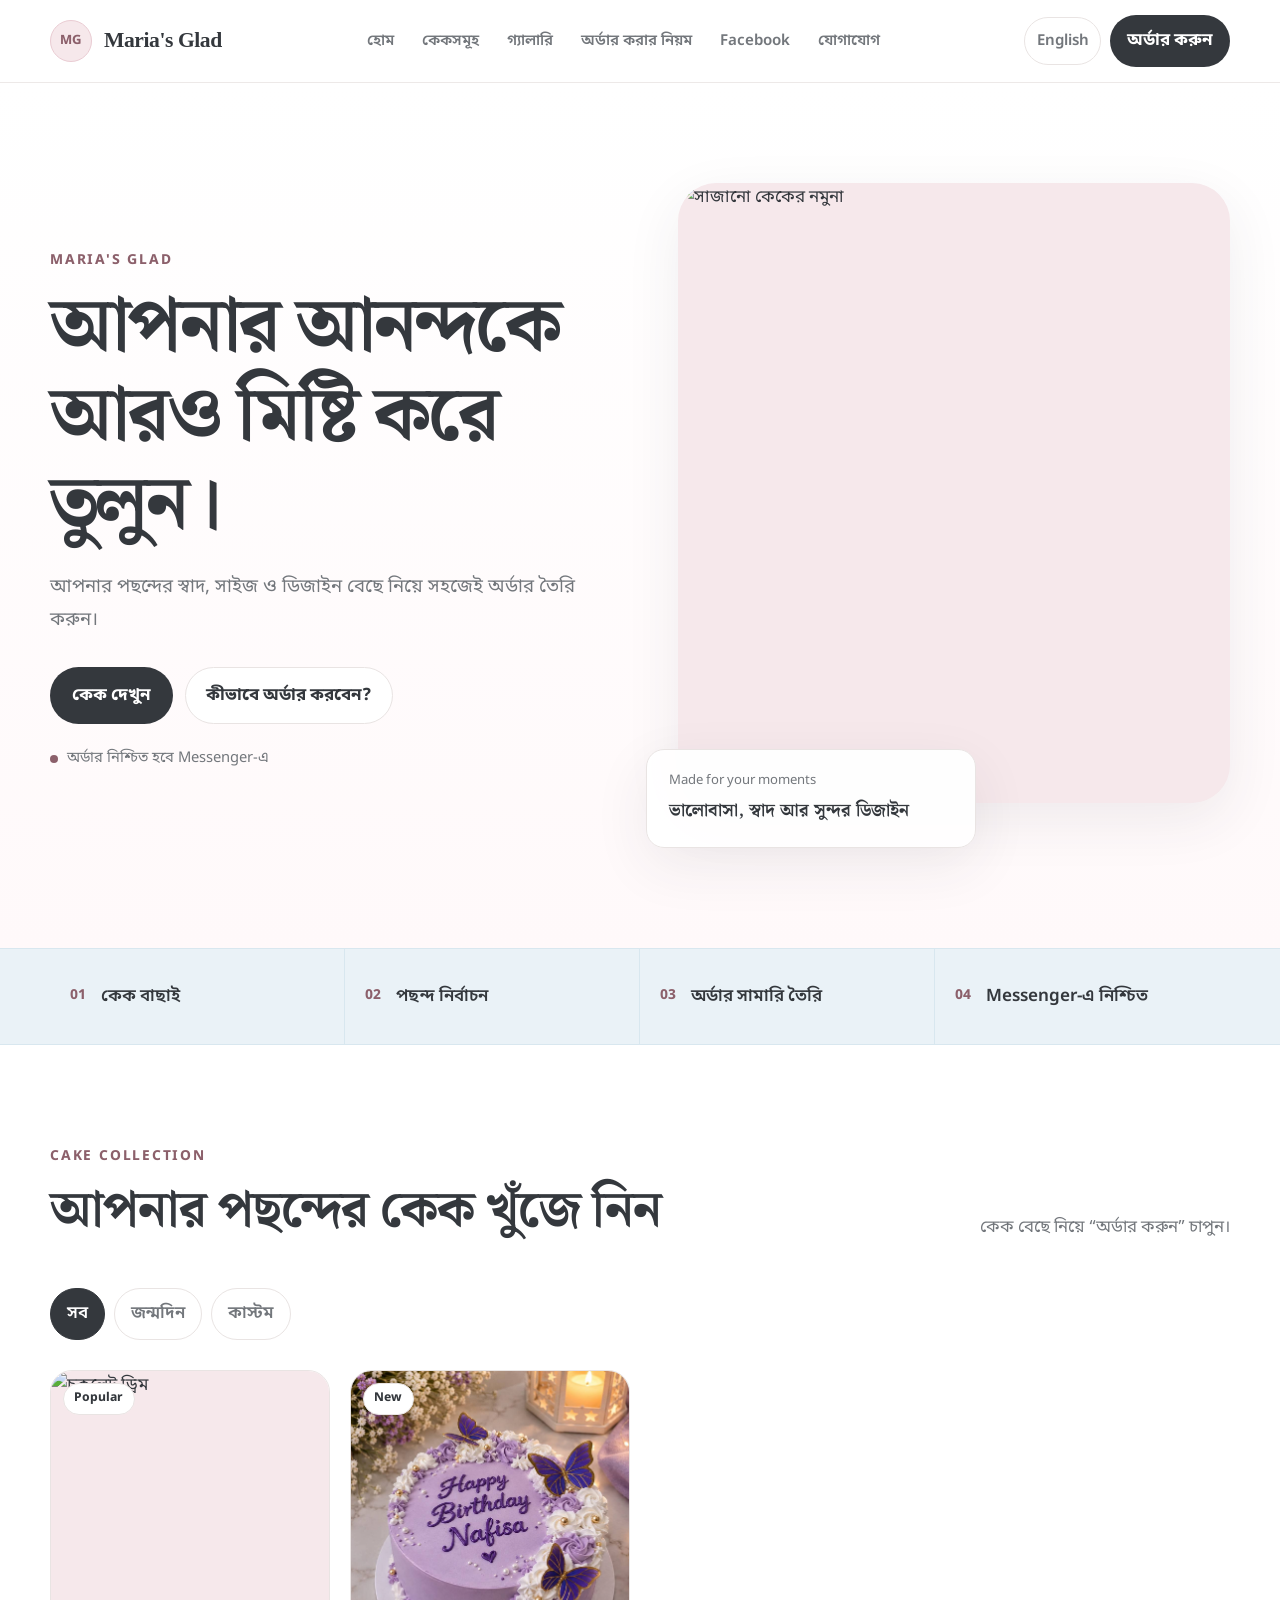
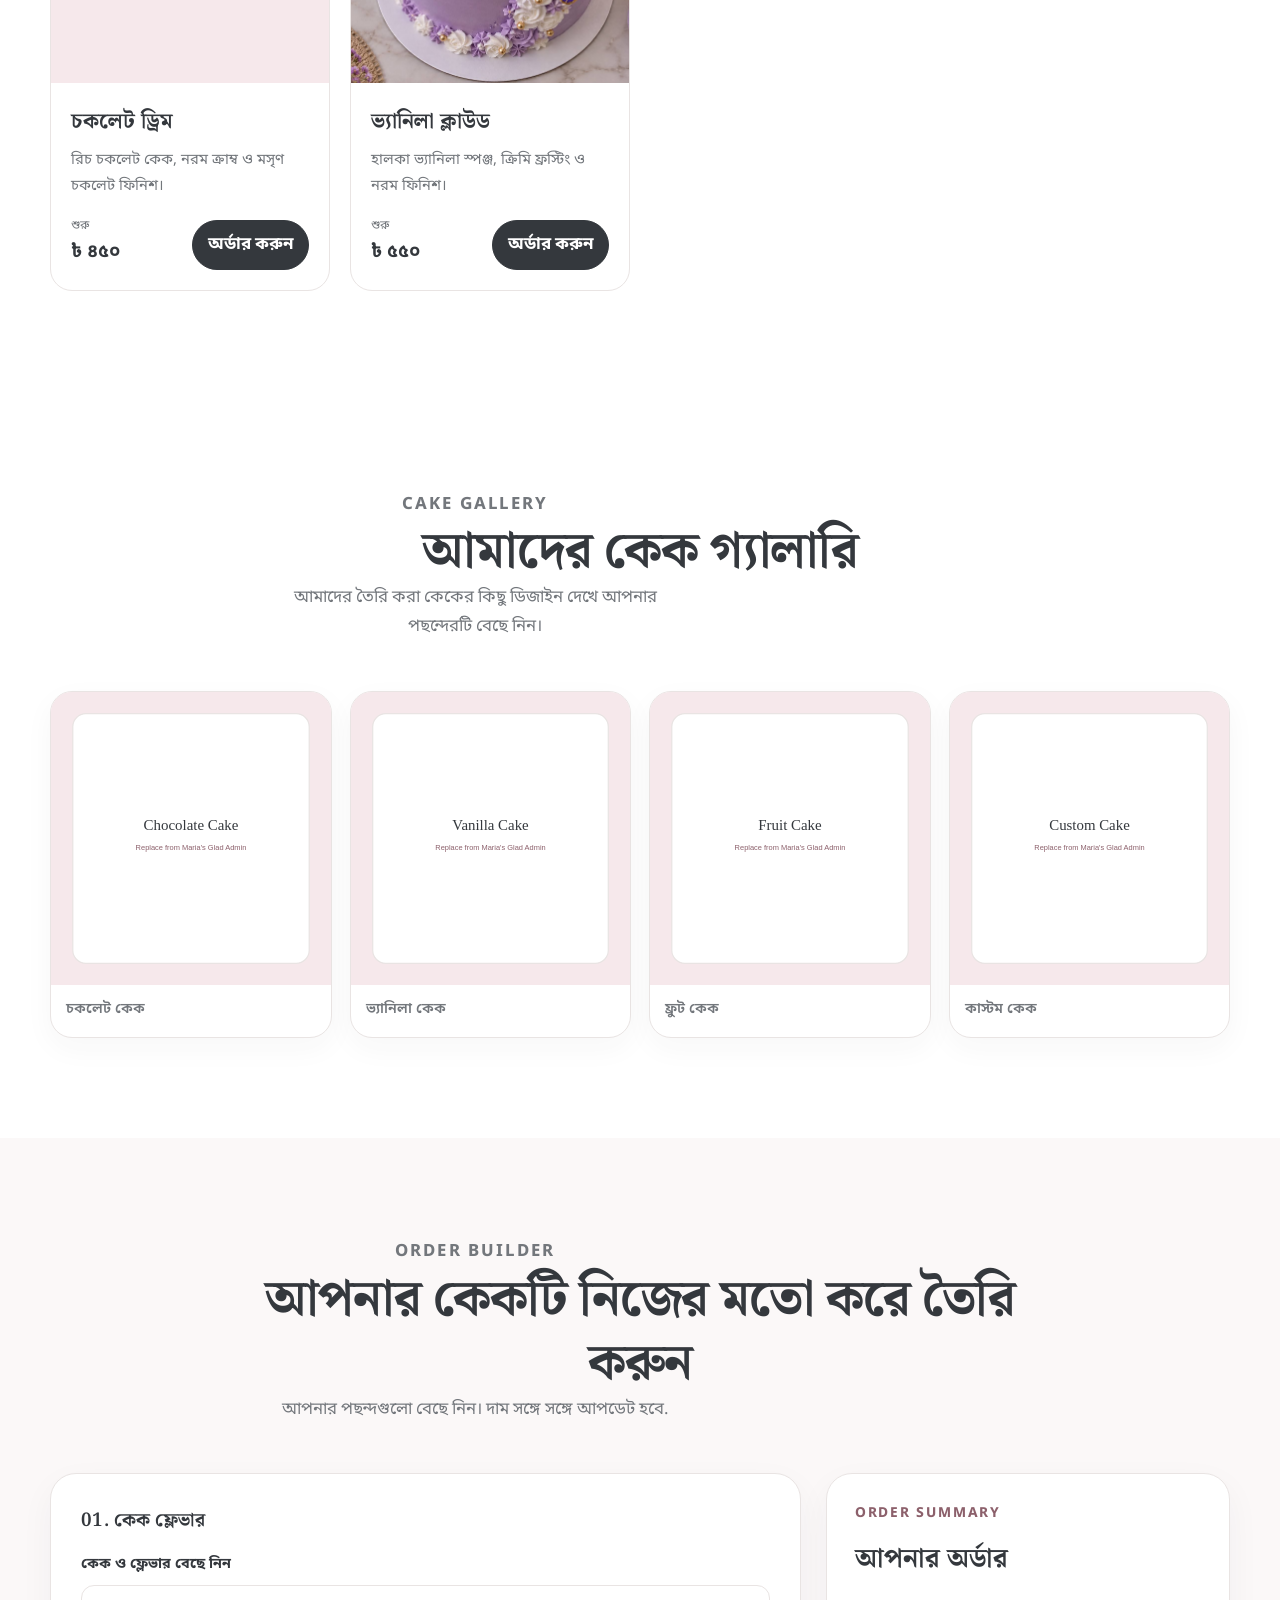
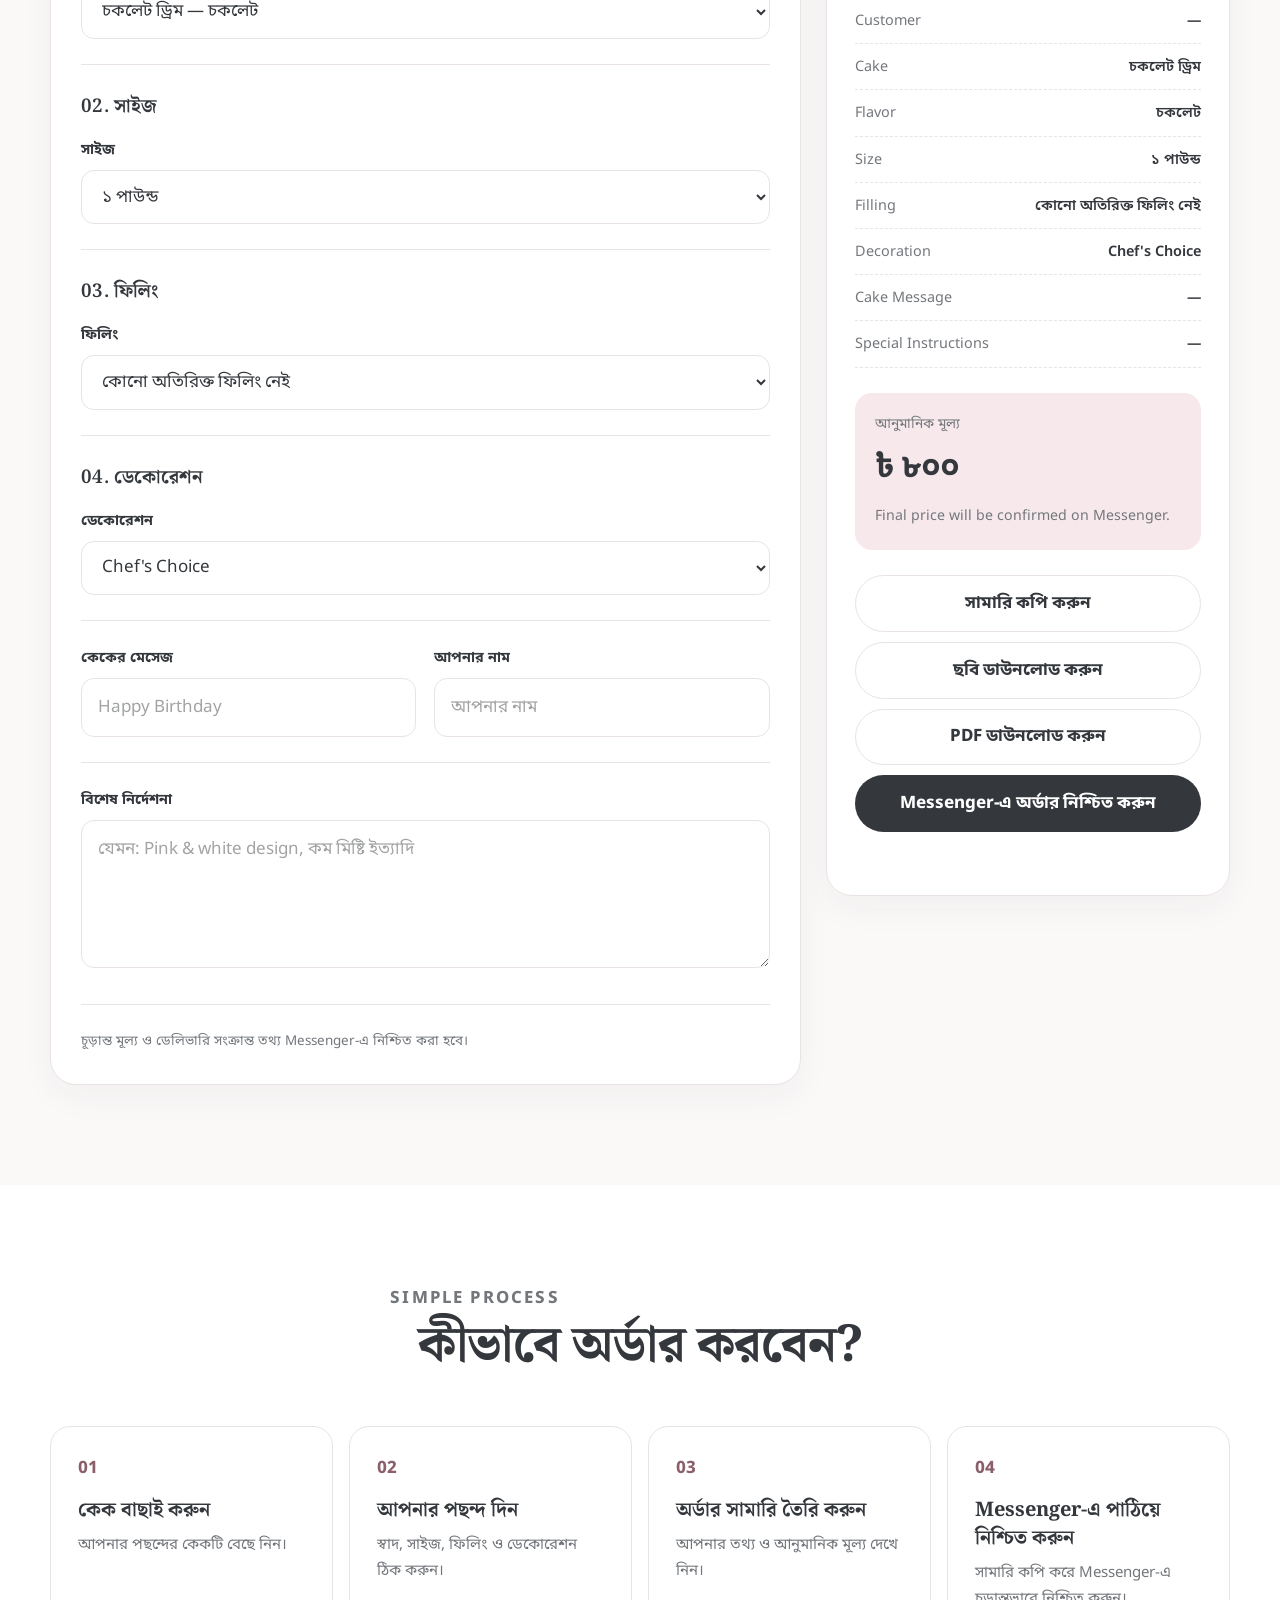
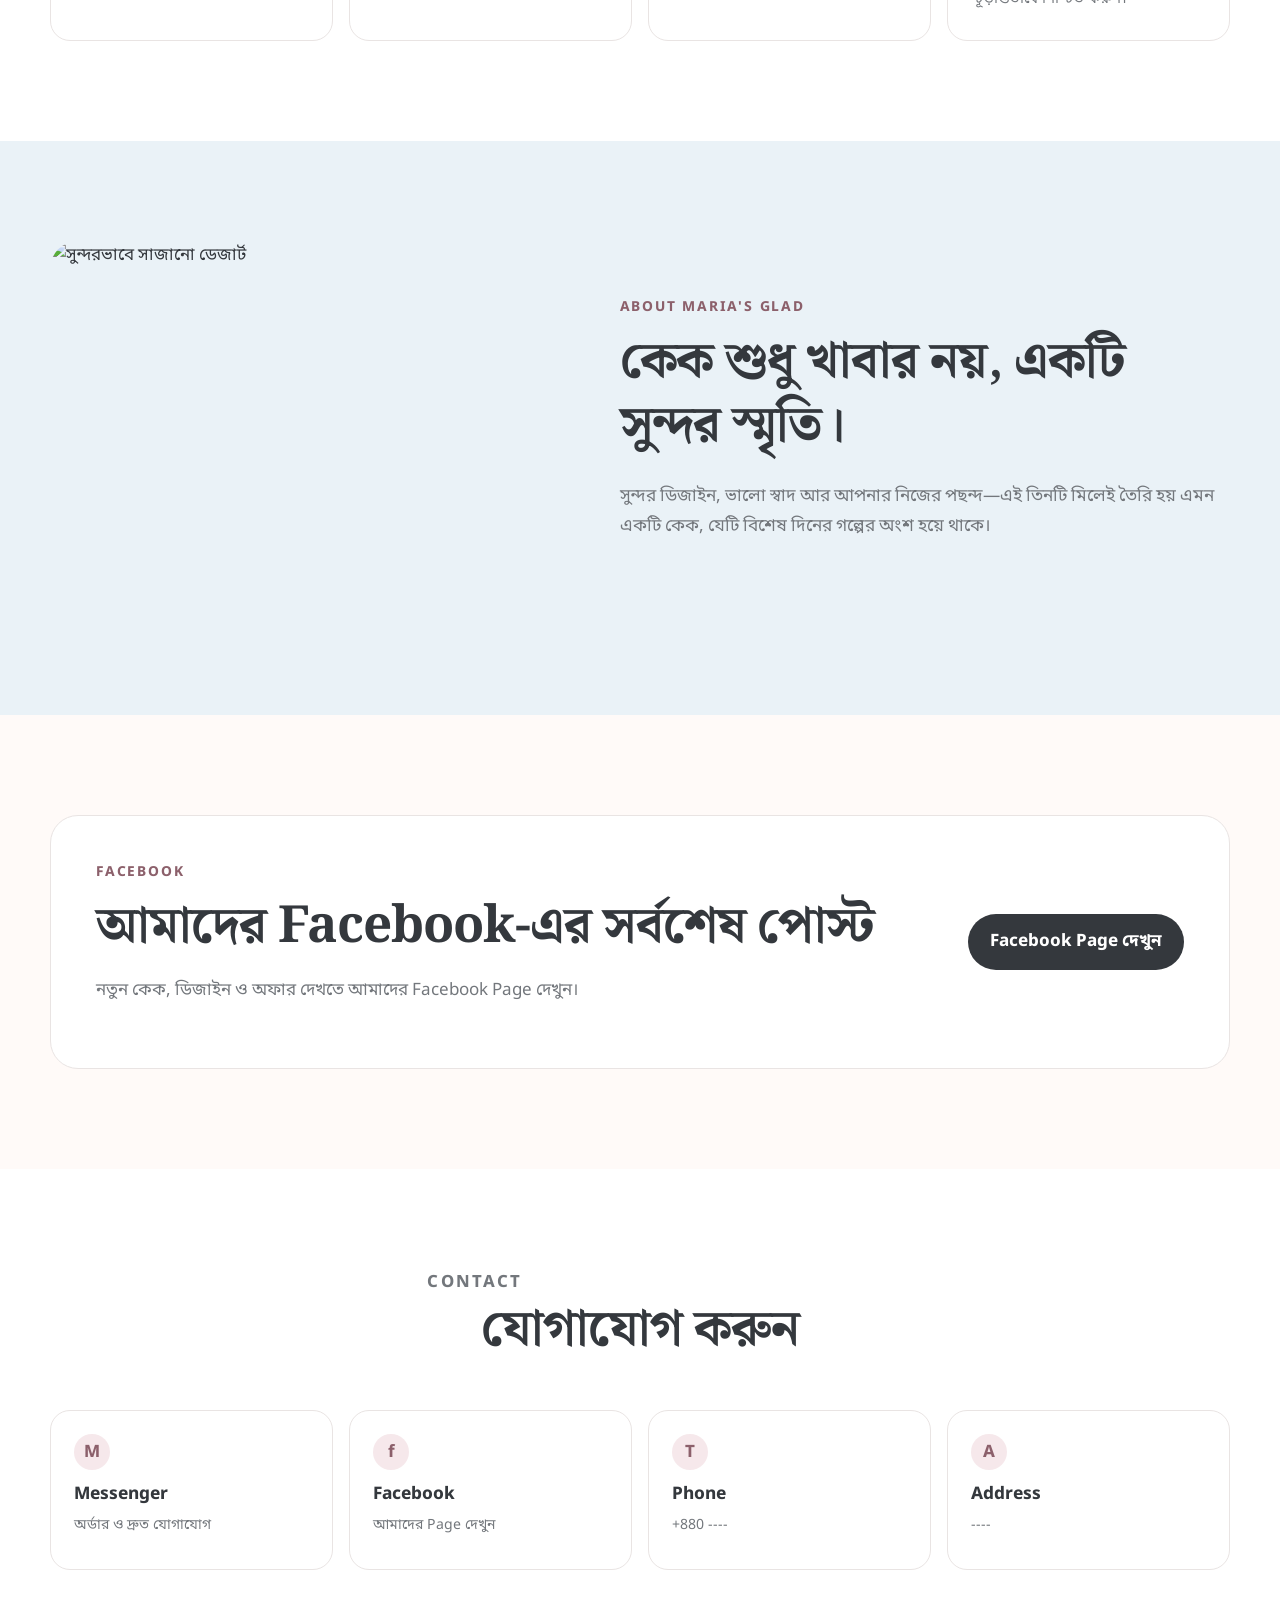
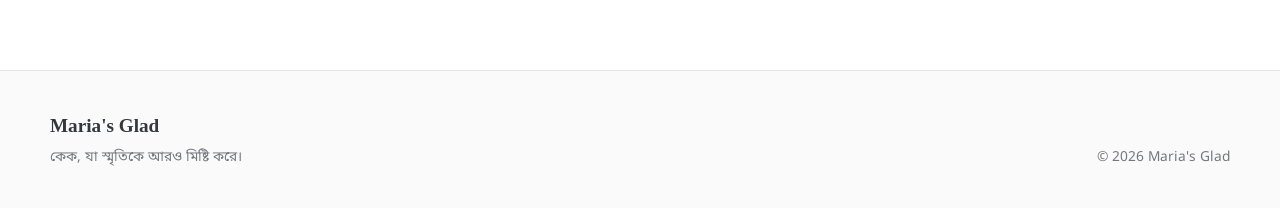
==== index.html @ d5450dca "Add files via upload" ====
<!DOCTYPE html>
<html lang="bn">
<head>
  <meta charset="UTF-8">
  <meta name="viewport" content="width=device-width, initial-scale=1.0">
  <meta name="description" content="Maria's Glad — আপনার পছন্দের স্বাদ, সাইজ ও ডিজাইনের কেক অর্ডার করুন।">
  <meta property="og:title" content="Maria's Glad">
  <meta property="og:description" content="Premium cakes made for memorable moments.">
  <meta property="og:type" content="website">
  <meta property="og:image" content="https://images.unsplash.com/photo-1578985545062-69928b1d9587?auto=format&fit=crop&w=1200&q=80">
  <meta name="theme-color" content="#f6e8eb">
  <title>Maria's Glad | কেক, যা স্মৃতিকে আরও মিষ্টি করে</title>

  <link rel="preconnect" href="https://fonts.googleapis.com">
  <link rel="preconnect" href="https://fonts.gstatic.com" crossorigin>
  <link href="https://fonts.googleapis.com/css2?family=Noto+Sans+Bengali:wght@400;500;600;700&family=Noto+Serif+Bengali:wght@500;600;700&display=swap" rel="stylesheet">
  <link rel="stylesheet" href="styles.css">
</head>
<body>
  <a class="skip-link" href="#main-content">মূল কনটেন্টে যান</a>

  <header class="site-header" id="site-header">
    <div class="container nav-wrap">
      <a class="brand" href="#home" aria-label="Maria's Glad home">
        <span class="brand-mark">MG</span>
        <span class="brand-name">Maria's Glad</span>
      </a>

      <nav class="site-nav" id="site-nav" aria-label="প্রধান নেভিগেশন">
        <a href="#home" data-i18n="nav.home">হোম</a>
        <a href="#cakes" data-i18n="nav.cakes">কেকসমূহ</a>
        <a href="#gallery" data-i18n="nav.gallery">গ্যালারি</a>
        <a href="#how-to-order" data-i18n="nav.howToOrder">অর্ডার করার নিয়ম</a>
        <a href="#facebook" data-i18n="nav.facebook">Facebook</a>
        <a href="#contact" data-i18n="nav.contact">যোগাযোগ</a>
      </nav>

      <div class="header-actions">
        <button class="language-btn" id="language-toggle" type="button">English</button>
        <a class="nav-order-btn" href="#order-builder" data-i18n="nav.orderNow">অর্ডার করুন</a>
        <button class="menu-toggle" id="menu-toggle" type="button" aria-label="মেনু খুলুন" aria-expanded="false" aria-controls="site-nav">
          <span></span><span></span><span></span>
        </button>
      </div>
    </div>
  </header>

  <main id="main-content">
    <section class="hero section" id="home">
      <div class="container hero-grid">
        <div class="hero-copy reveal">
          <p class="eyebrow" data-i18n="hero.eyebrow">Maria's Glad</p>
          <h1 data-i18n="hero.title">আপনার আনন্দকে আরও মিষ্টি করে তুলুন।</h1>
          <p class="hero-text" data-i18n="hero.text">আপনার পছন্দের স্বাদ, সাইজ ও ডিজাইন বেছে নিয়ে সহজেই অর্ডার তৈরি করুন।</p>
          <div class="hero-actions">
            <a class="btn btn-primary" href="#cakes" data-i18n="hero.browse">কেক দেখুন</a>
            <a class="btn btn-secondary" href="#how-to-order" data-i18n="hero.how">কীভাবে অর্ডার করবেন?</a>
          </div>
          <div class="hero-note">
            <span class="dot"></span>
            <span data-i18n="hero.note">অর্ডার নিশ্চিত হবে Messenger-এ</span>
          </div>
        </div>

        <div class="hero-visual reveal">
          <div class="hero-image-frame">
            <img src="https://images.unsplash.com/photo-1578985545062-69928b1d9587?auto=format&fit=crop&w=1100&q=85"
                 alt="সাজানো কেকের নমুনা" fetchpriority="high">
          </div>
          <div class="floating-card">
            <span class="floating-label" data-i18n="hero.cardLabel">Made for your moments</span>
            <strong data-i18n="hero.cardTitle">ভালোবাসা, স্বাদ আর সুন্দর ডিজাইন</strong>
          </div>
        </div>
      </div>
    </section>

    <section class="process-strip">
      <div class="container process-grid">
        <div class="process-item"><span>01</span><p data-i18n="process.1">কেক বাছাই</p></div>
        <div class="process-item"><span>02</span><p data-i18n="process.2">পছন্দ নির্বাচন</p></div>
        <div class="process-item"><span>03</span><p data-i18n="process.3">অর্ডার সামারি তৈরি</p></div>
        <div class="process-item"><span>04</span><p data-i18n="process.4">Messenger-এ নিশ্চিত</p></div>
      </div>
    </section>

    <section class="section cakes-section" id="cakes">
      <div class="container">
        <div class="section-heading reveal">
          <div>
            <p class="eyebrow" data-i18n="cakes.eyebrow">Cake Collection</p>
            <h2 data-i18n="cakes.title">আপনার পছন্দের কেক খুঁজে নিন</h2>
          </div>
          <p data-i18n="cakes.subtitle">কেক বেছে নিয়ে “অর্ডার করুন” চাপুন।</p>
        </div>

        <div class="filter-row" id="category-filters" aria-label="কেকের ক্যাটাগরি">
          <button class="filter-btn active" type="button" data-category="all" data-i18n="filters.all">সব</button>
          <button class="filter-btn" type="button" data-category="birthday" data-i18n="filters.birthday">জন্মদিন</button>
          <button class="filter-btn" type="button" data-category="custom" data-i18n="filters.custom">কাস্টম</button>
        </div>

        <div class="products-grid" id="products-grid" aria-live="polite">
          <div class="loading-state" data-i18n="common.loading">কেক লোড হচ্ছে...</div>
        </div>
      </div>
    </section>


    <section class="section gallery-section" id="gallery">
      <div class="container">
        <div class="section-heading centered reveal">
          <p class="eyebrow" data-i18n="gallery.eyebrow">Cake Gallery</p>
          <h2 data-i18n="gallery.title">আমাদের কেক গ্যালারি</h2>
          <p data-i18n="gallery.subtitle">আমাদের তৈরি করা কেকের কিছু ডিজাইন দেখে আপনার পছন্দেরটি বেছে নিন।</p>
        </div>
        <div class="gallery-grid" id="gallery-grid" aria-live="polite">
          <div class="loading-state" data-i18n="common.loading">কেক লোড হচ্ছে...</div>
        </div>
      </div>
    </section>

    <section class="section order-section" id="order-builder">
      <div class="container">
        <div class="section-heading centered reveal">
          <p class="eyebrow" data-i18n="order.eyebrow">Order Builder</p>
          <h2 data-i18n="order.title">আপনার কেকটি নিজের মতো করে তৈরি করুন</h2>
          <p data-i18n="order.subtitle">আপনার পছন্দগুলো বেছে নিন। দাম সঙ্গে সঙ্গে আপডেট হবে।</p>
        </div>

        <div class="order-layout">
          <form class="order-form card reveal" id="order-form">
            <div class="form-section">
              <h3>01. <span data-i18n="order.cakeFlavor">কেক ফ্লেভার</span></h3>
              <label for="cake-flavor-select" data-i18n="form.cakeFlavorLabel">কেক ও ফ্লেভার বেছে নিন</label>
              <select id="cake-flavor-select" name="cakeFlavor" required></select>
            </div>

            <div class="form-section">
              <h3>02. <span data-i18n="order.size">সাইজ</span></h3>
              <label for="size-select" data-i18n="form.sizeLabel">সাইজ</label>
              <select id="size-select" name="size" required></select>
            </div>

            <div class="form-section">
              <h3>03. <span data-i18n="order.filling">ফিলিং</span></h3>
              <label for="filling-select" data-i18n="form.fillingLabel">ফিলিং</label>
              <select id="filling-select" name="filling" required></select>
            </div>

            <div class="form-section">
              <h3>04. <span data-i18n="order.decoration">ডেকোরেশন</span></h3>
              <label for="decoration-select" data-i18n="form.decorationLabel">ডেকোরেশন</label>
              <select id="decoration-select" name="decoration" required></select>
            </div>

            <div class="form-section form-grid">
              <div>
                <label for="cake-message" data-i18n="form.message">কেকের মেসেজ</label>
                <input id="cake-message" name="message" type="text" placeholder="Happy Birthday">
              </div>
              <div>
                <label for="customer-name" data-i18n="form.name">আপনার নাম</label>
                <input id="customer-name" name="customerName" type="text" placeholder="আপনার নাম">
              </div>
            </div>

            <div class="form-section">
              <label for="special-instructions" data-i18n="form.instructions">বিশেষ নির্দেশনা</label>
              <textarea id="special-instructions" name="instructions" rows="4" placeholder="যেমন: Pink & white design, কম মিষ্টি ইত্যাদি"></textarea>
            </div>

            <p class="form-note" data-i18n="form.note">চূড়ান্ত মূল্য ও ডেলিভারি সংক্রান্ত তথ্য Messenger-এ নিশ্চিত করা হবে।</p>
          </form>

          <aside class="summary-card reveal" aria-live="polite">
            <div class="summary-top">
              <p class="eyebrow" data-i18n="summary.eyebrow">Order Summary</p>
              <h3 data-i18n="summary.title">আপনার অর্ডার</h3>
            </div>

            <div class="summary-list" id="summary-list"></div>

            <div class="price-box">
              <span data-i18n="summary.estimated">আনুমানিক মূল্য</span>
              <strong id="estimated-price">৳ ০</strong>
              <small data-i18n="summary.confirm">Final price will be confirmed on Messenger.</small>
            </div>

            <div class="summary-actions">
              <button class="btn btn-secondary full-width" id="copy-summary" type="button" data-i18n="summary.copy">সামারি কপি করুন</button>
              <button class="btn btn-secondary full-width" id="download-image" type="button" data-i18n="summary.image">ছবি ডাউনলোড করুন</button>
              <button class="btn btn-secondary full-width" id="download-pdf" type="button" data-i18n="summary.pdf">PDF ডাউনলোড করুন</button>
              <a class="btn btn-primary full-width" id="messenger-order" href="#" target="_blank" rel="noopener" data-i18n="summary.messenger">Messenger-এ অর্ডার নিশ্চিত করুন</a>
            </div>
            <p class="copy-status" id="copy-status" role="status"></p>
          </aside>
        </div>
      </div>
    </section>

    <section class="section how-section" id="how-to-order">
      <div class="container">
        <div class="section-heading centered reveal">
          <p class="eyebrow" data-i18n="how.eyebrow">Simple Process</p>
          <h2 data-i18n="how.title">কীভাবে অর্ডার করবেন?</h2>
        </div>
        <div class="steps-grid">
          <article class="step-card reveal"><span>01</span><h3 data-i18n="how.1.title">কেক বাছাই করুন</h3><p data-i18n="how.1.text">আপনার পছন্দের কেকটি বেছে নিন।</p></article>
          <article class="step-card reveal"><span>02</span><h3 data-i18n="how.2.title">আপনার পছন্দ দিন</h3><p data-i18n="how.2.text">স্বাদ, সাইজ, ফিলিং ও ডেকোরেশন ঠিক করুন।</p></article>
          <article class="step-card reveal"><span>03</span><h3 data-i18n="how.3.title">অর্ডার সামারি তৈরি করুন</h3><p data-i18n="how.3.text">আপনার তথ্য ও আনুমানিক মূল্য দেখে নিন।</p></article>
          <article class="step-card reveal"><span>04</span><h3 data-i18n="how.4.title">Messenger-এ পাঠিয়ে নিশ্চিত করুন</h3><p data-i18n="how.4.text">সামারি কপি করে Messenger-এ চূড়ান্তভাবে নিশ্চিত করুন।</p></article>
        </div>
      </div>
    </section>

    <section class="section about-section">
      <div class="container about-grid">
        <div class="about-image reveal">
          <img src="https://images.unsplash.com/photo-1551024506-0bccd828d307?auto=format&fit=crop&w=1000&q=80" alt="সুন্দরভাবে সাজানো ডেজার্ট" loading="lazy">
        </div>
        <div class="about-copy reveal">
          <p class="eyebrow" data-i18n="about.eyebrow">About Maria's Glad</p>
          <h2 data-i18n="about.title">কেক শুধু খাবার নয়, একটি সুন্দর স্মৃতি।</h2>
          <p data-i18n="about.text">সুন্দর ডিজাইন, ভালো স্বাদ আর আপনার নিজের পছন্দ—এই তিনটি মিলেই তৈরি হয় এমন একটি কেক, যেটি বিশেষ দিনের গল্পের অংশ হয়ে থাকে।</p>
        </div>
      </div>
    </section>

    <section class="section facebook-section" id="facebook">
      <div class="container social-card reveal">
        <div>
          <p class="eyebrow">Facebook</p>
          <h2 data-i18n="facebook.title">আমাদের Facebook-এর সর্বশেষ পোস্ট</h2>
          <p data-i18n="facebook.text">নতুন কেক, ডিজাইন ও অফার দেখতে আমাদের Facebook Page দেখুন।</p>
        </div>
        <a class="btn btn-primary" id="facebook-link" href="#" target="_blank" rel="noopener" data-i18n="facebook.button">Facebook Page দেখুন</a>
      </div>
    </section>

    <section class="section contact-section" id="contact">
      <div class="container">
        <div class="section-heading centered reveal">
          <p class="eyebrow" data-i18n="contact.eyebrow">Contact</p>
          <h2 data-i18n="contact.title">যোগাযোগ করুন</h2>
        </div>
        <div class="contact-grid">
          <a class="contact-card reveal" id="contact-messenger" href="#" target="_blank" rel="noopener">
            <span class="contact-icon">M</span>
            <strong data-i18n="contact.messenger">Messenger</strong>
            <span data-i18n="contact.messengerText">অর্ডার ও দ্রুত যোগাযোগ</span>
          </a>
          <a class="contact-card reveal" id="contact-facebook" href="#" target="_blank" rel="noopener">
            <span class="contact-icon">f</span>
            <strong>Facebook</strong>
            <span data-i18n="contact.facebookText">আমাদের Page দেখুন</span>
          </a>
          <a class="contact-card reveal" id="contact-phone" href="#">
            <span class="contact-icon">T</span>
            <strong data-i18n="contact.phone">Phone</strong>
            <span id="phone-display">Placeholder</span>
          </a>
          <div class="contact-card reveal">
            <span class="contact-icon">A</span>
            <strong data-i18n="contact.address">Address</strong>
            <span id="address-display">Placeholder</span>
          </div>
        </div>
      </div>
    </section>
  </main>

  <footer class="site-footer">
    <div class="container footer-inner">
      <div>
        <div class="footer-brand">Maria's Glad</div>
        <p data-i18n="footer.tagline">কেক, যা স্মৃতিকে আরও মিষ্টি করে।</p>
      </div>
      <p>© <span id="current-year"></span> Maria's Glad</p>
    </div>
  </footer>

  <div class="toast" id="toast" role="status" aria-live="polite"></div>

  <script src="https://cdnjs.cloudflare.com/ajax/libs/jspdf/2.5.1/jspdf.umd.min.js" crossorigin="anonymous" referrerpolicy="no-referrer"></script>
  <script src="script.js"></script>
</body>
</html>
---- styles.css ----
:root {
  --blush: #f6e8eb;
  --blush-deep: #e9cbd2;
  --powder: #eaf2f7;
  --powder-deep: #d8e7ef;
  --white: #ffffff;
  --ink: #34383d;
  --muted: #73777c;
  --line: #e9e4e3;
  --accent: #8c606b;
  --accent-dark: #704b55;
  --shadow: 0 18px 55px rgba(52, 56, 61, 0.08);
  --radius: 22px;
  --container: 1180px;
}

* { box-sizing: border-box; }
html { scroll-behavior: smooth; }
body {
  margin: 0;
  color: var(--ink);
  background: var(--white);
  font-family: "Noto Sans Bengali", system-ui, sans-serif;
  font-size: 17px;
  line-height: 1.75;
}
img { max-width: 100%; display: block; }
a { color: inherit; text-decoration: none; }
button, input, select, textarea { font: inherit; }
button, a { -webkit-tap-highlight-color: transparent; }
button { cursor: pointer; }

:focus-visible {
  outline: 3px solid rgba(140, 96, 107, 0.38);
  outline-offset: 3px;
}

.skip-link {
  position: fixed;
  left: 1rem;
  top: -100px;
  z-index: 1000;
  padding: .65rem 1rem;
  background: var(--ink);
  color: white;
  border-radius: 10px;
}
.skip-link:focus { top: 1rem; }

.container { width: min(var(--container), calc(100% - 40px)); margin-inline: auto; }
.section { padding: 100px 0; }
.eyebrow {
  margin: 0 0 10px;
  color: var(--accent);
  font-size: .86rem;
  font-weight: 700;
  letter-spacing: .13em;
  text-transform: uppercase;
}
.section-heading { display: flex; justify-content: space-between; gap: 40px; align-items: end; margin-bottom: 45px; }
.section-heading.centered { display: block; text-align: center; max-width: 760px; margin: 0 auto 48px; }
.section-heading h2, .about-copy h2, .facebook-section h2 {
  margin: 0;
  font-family: "Noto Serif Bengali", serif;
  font-size: clamp(2rem, 4vw, 3.35rem);
  line-height: 1.25;
  letter-spacing: -.02em;
}
.section-heading > p { max-width: 430px; color: var(--muted); margin: 0; font-size: 1.05rem; }

.site-header {
  position: sticky;
  top: 0;
  z-index: 100;
  background: rgba(255,255,255,.94);
  backdrop-filter: blur(16px);
  border-bottom: 1px solid rgba(233,228,227,.8);
}
.nav-wrap { min-height: 82px; display: flex; align-items: center; justify-content: space-between; gap: 28px; }
.brand { display: inline-flex; align-items: center; gap: 12px; font-weight: 700; }
.brand-mark {
  width: 42px; height: 42px; display: grid; place-items: center;
  background: var(--blush); color: var(--accent);
  border: 1px solid var(--blush-deep); border-radius: 50%;
  font-size: .8rem; letter-spacing: .04em;
}
.brand-name { font-family: Georgia, serif; font-size: 1.35rem; letter-spacing: -.02em; }
.site-nav { display: flex; align-items: center; gap: 5px; }
.site-nav > a:not(.nav-order-btn), .language-btn {
  border: 0; background: transparent; padding: .6rem .72rem; color: var(--muted);
  font-size: .94rem; font-weight: 600;
}
.site-nav > a:hover, .language-btn:hover { color: var(--ink); }
.language-btn { border: 1px solid var(--line); border-radius: 999px; }
.nav-order-btn {
  margin-left: 6px; padding: .72rem 1.05rem; border-radius: 999px;
  background: var(--ink); color: white; font-weight: 700;
}
.nav-order-btn:hover { background: var(--accent-dark); }
.menu-toggle { display: none; border: 0; background: transparent; padding: .5rem; }
.menu-toggle span { display: block; width: 24px; height: 2px; margin: 5px; background: var(--ink); }

.hero { padding-top: 90px; background: linear-gradient(180deg, #fff 0%, #fff9fa 100%); overflow: hidden; }
.hero-grid { display: grid; grid-template-columns: 1fr 1fr; gap: 75px; align-items: center; }
.hero-copy h1 {
  margin: 0 0 22px; max-width: 720px;
  font-family: "Noto Serif Bengali", serif;
  font-size: clamp(2.8rem, 6vw, 5.5rem);
  line-height: 1.16; letter-spacing: -.035em;
}
.hero-text { max-width: 650px; color: var(--muted); font-size: 1.16rem; margin: 0 0 30px; }
.hero-actions { display: flex; flex-wrap: wrap; gap: 12px; }
.btn {
  min-height: 52px; display: inline-flex; align-items: center; justify-content: center;
  padding: .78rem 1.3rem; border-radius: 999px; border: 1px solid transparent;
  font-weight: 700; transition: transform .2s ease, background .2s ease, border-color .2s ease;
}
.btn:hover { transform: translateY(-2px); }
.btn-primary { background: var(--ink); color: white; }
.btn-primary:hover { background: var(--accent-dark); }
.btn-secondary { background: white; color: var(--ink); border-color: var(--line); }
.btn-secondary:hover { border-color: var(--blush-deep); background: #fffafb; }
.hero-note { display: flex; align-items: center; gap: 9px; margin-top: 22px; color: var(--muted); font-size: .92rem; }
.dot { width: 8px; height: 8px; border-radius: 50%; background: var(--accent); }
.hero-visual { position: relative; padding: 10px 0 45px; }
.hero-image-frame { border-radius: 38px; overflow: hidden; box-shadow: var(--shadow); background: var(--blush); }
.hero-image-frame img { width: 100%; height: 620px; object-fit: cover; }
.floating-card {
  position: absolute; left: -32px; bottom: 0; width: min(330px, 70%);
  padding: 20px 22px; background: rgba(255,255,255,.94); border: 1px solid var(--line);
  border-radius: 18px; box-shadow: var(--shadow);
}
.floating-label { display: block; color: var(--muted); font-size: .82rem; margin-bottom: 4px; }
.floating-card strong { font-family: "Noto Serif Bengali", serif; font-size: 1.12rem; line-height: 1.45; }

.process-strip { background: var(--powder); border-block: 1px solid var(--powder-deep); }
.process-grid { display: grid; grid-template-columns: repeat(4, 1fr); }
.process-item { display: flex; align-items: center; gap: 15px; min-height: 95px; padding: 15px 20px; border-right: 1px solid var(--powder-deep); }
.process-item:last-child { border-right: 0; }
.process-item span { color: var(--accent); font-weight: 700; font-size: .86rem; }
.process-item p { margin: 0; font-weight: 600; }

.filter-row { display: flex; gap: 9px; flex-wrap: wrap; margin-bottom: 30px; }
.filter-btn { border: 1px solid var(--line); background: white; color: var(--muted); border-radius: 999px; padding: .62rem 1rem; font-weight: 600; }
.filter-btn.active, .filter-btn:hover { background: var(--ink); color: white; border-color: var(--ink); }
.products-grid { display: grid; grid-template-columns: repeat(4, 1fr); gap: 20px; }
.product-card { overflow: hidden; background: white; border: 1px solid var(--line); border-radius: var(--radius); transition: transform .2s ease, box-shadow .2s ease; }
.product-card:hover { transform: translateY(-4px); box-shadow: var(--shadow); }
.product-image-wrap { position: relative; aspect-ratio: 4 / 4.5; overflow: hidden; background: var(--blush); }
.product-image-wrap img { width: 100%; height: 100%; object-fit: cover; transition: transform .4s ease; }
.product-card:hover img { transform: scale(1.035); }
.badge { position: absolute; top: 12px; left: 12px; background: white; border: 1px solid var(--line); border-radius: 999px; padding: .28rem .65rem; font-size: .76rem; font-weight: 700; }
.product-content { padding: 20px; }
.product-content h3 { margin: 0 0 7px; font-family: "Noto Serif Bengali", serif; font-size: 1.35rem; }
.product-content p { margin: 0 0 16px; color: var(--muted); font-size: .92rem; min-height: 52px; }
.product-meta { display: flex; align-items: end; justify-content: space-between; gap: 12px; }
.product-price small { display: block; color: var(--muted); font-size: .76rem; }
.product-price strong { font-size: 1.15rem; }
.product-order { min-height: 44px; padding: .55rem .9rem; border-radius: 999px; border: 1px solid var(--ink); background: var(--ink); color: white; font-weight: 700; }

.order-section { background: #fbf8f8; }
.order-layout { display: grid; grid-template-columns: 1.3fr .7fr; gap: 25px; align-items: start; }
.card, .summary-card { background: white; border: 1px solid var(--line); border-radius: 26px; box-shadow: 0 12px 35px rgba(52,56,61,.045); }
.order-form { padding: 30px; }
.form-section { padding: 0 0 25px; margin-bottom: 25px; border-bottom: 1px solid var(--line); }
.form-section:last-child { border-bottom: 0; margin-bottom: 0; padding-bottom: 0; }
.form-section h3 { margin: 0 0 15px; font-family: "Noto Serif Bengali", serif; font-size: 1.18rem; }
.form-section label { display: block; margin-bottom: 7px; font-size: .9rem; font-weight: 700; }
.form-grid { display: grid; grid-template-columns: 1fr 1fr; gap: 18px; }
input, select, textarea {
  width: 100%; border: 1px solid var(--line); border-radius: 13px; background: white;
  color: var(--ink); padding: .85rem 1rem; min-height: 50px;
}
textarea { resize: vertical; }
input::placeholder, textarea::placeholder { color: #a2a3a4; }
.form-note { color: var(--muted); font-size: .84rem; margin: 20px 0 0; }
.summary-card { position: sticky; top: 105px; padding: 28px; }
.summary-top h3 { margin: 0; font-family: "Noto Serif Bengali", serif; font-size: 1.7rem; }
.summary-list { display: grid; gap: 11px; margin: 25px 0; }
.summary-row { display: flex; justify-content: space-between; gap: 20px; border-bottom: 1px dashed var(--line); padding-bottom: 9px; font-size: .9rem; }
.summary-row span:first-child { color: var(--muted); }
.summary-row span:last-child { text-align: right; font-weight: 600; }
.price-box { margin: 25px 0; padding: 20px; border-radius: 17px; background: var(--blush); }
.price-box span { display: block; color: var(--muted); font-size: .86rem; }
.price-box strong { display: block; margin: 4px 0; font-size: 2rem; }
.price-box small { color: var(--muted); }
.summary-actions { display: grid; gap: 10px; }
.full-width { width: 100%; }
.copy-status { min-height: 25px; margin: 10px 0 0; color: var(--accent); text-align: center; font-size: .84rem; }

.how-section { background: white; }
.steps-grid { display: grid; grid-template-columns: repeat(4, 1fr); gap: 16px; }
.step-card { padding: 27px; border: 1px solid var(--line); border-radius: 20px; background: #fff; }
.step-card span { color: var(--accent); font-weight: 700; }
.step-card h3 { margin: 12px 0 8px; font-family: "Noto Serif Bengali", serif; font-size: 1.25rem; line-height: 1.4; }
.step-card p { margin: 0; color: var(--muted); font-size: .94rem; }

.about-section { background: var(--powder); }
.about-grid { display: grid; grid-template-columns: .9fr 1.1fr; gap: 70px; align-items: center; }
.about-image { border-radius: 28px; overflow: hidden; }
.about-image img { width: 100%; aspect-ratio: 4/3; object-fit: cover; }
.about-copy p:last-child { max-width: 650px; color: var(--muted); font-size: 1.08rem; margin-top: 24px; }

.facebook-section { background: #fffaf8; }
.social-card { display: flex; justify-content: space-between; align-items: center; gap: 35px; padding: 45px; border: 1px solid var(--line); border-radius: 28px; background: white; }
.social-card p:not(.eyebrow) { color: var(--muted); max-width: 680px; }

.contact-section { background: white; }
.contact-grid { display: grid; grid-template-columns: repeat(4, 1fr); gap: 16px; }
.contact-card { display: flex; flex-direction: column; gap: 3px; min-height: 160px; padding: 23px; border: 1px solid var(--line); border-radius: 20px; background: white; }
.contact-card:hover { border-color: var(--blush-deep); }
.contact-icon { width: 36px; height: 36px; display: grid; place-items: center; margin-bottom: 7px; border-radius: 50%; background: var(--blush); color: var(--accent); font-weight: 700; }
.contact-card strong { font-size: 1.08rem; }
.contact-card span:last-child { color: var(--muted); font-size: .88rem; }

.site-footer { padding: 38px 0; border-top: 1px solid var(--line); background: #fafafa; }
.footer-inner { display: flex; justify-content: space-between; gap: 20px; align-items: end; color: var(--muted); font-size: .86rem; }
.footer-brand { color: var(--ink); font-family: Georgia, serif; font-size: 1.2rem; font-weight: 700; }
.footer-inner p { margin: 3px 0 0; }

.loading-state { grid-column: 1 / -1; padding: 60px; text-align: center; color: var(--muted); border: 1px dashed var(--line); border-radius: 20px; }

.toast {
  position: fixed; left: 50%; bottom: 24px; transform: translate(-50%, 20px);
  padding: 12px 18px; background: var(--ink); color: white; border-radius: 999px;
  opacity: 0; pointer-events: none; transition: .25s ease; z-index: 200;
  box-shadow: var(--shadow); font-size: .9rem;
}
.toast.show { opacity: 1; transform: translate(-50%, 0); }

.reveal { opacity: 0; transform: translateY(14px); transition: opacity .6s ease, transform .6s ease; }
.reveal.is-visible { opacity: 1; transform: none; }

@media (max-width: 1050px) {
  .site-nav { gap: 0; }
  .site-nav > a:not(.nav-order-btn), .language-btn { padding-inline: .45rem; font-size: .86rem; }
  .hero-grid { gap: 40px; }
  .products-grid { grid-template-columns: repeat(2, 1fr); }
  .steps-grid, .contact-grid { grid-template-columns: repeat(2, 1fr); }
}
@media (max-width: 820px) {
  .section { padding: 75px 0; }
  .menu-toggle { display: block; }
  .site-nav {
    position: absolute; top: 81px; left: 0; right: 0; display: none; flex-direction: column;
    align-items: stretch; padding: 15px 20px 22px; background: white; border-bottom: 1px solid var(--line);
    box-shadow: 0 15px 30px rgba(0,0,0,.05);
  }
  .site-nav.open { display: flex; }
  .site-nav > a:not(.nav-order-btn), .language-btn { width: 100%; text-align: left; padding: .75rem .5rem; }
  .nav-order-btn { margin: 6px 0 0; text-align: center; }
  .hero-grid, .order-layout, .about-grid { grid-template-columns: 1fr; }
  .hero { padding-top: 60px; }
  .hero-image-frame img { height: 500px; }
  .floating-card { left: 15px; }
  .process-grid { grid-template-columns: repeat(2, 1fr); }
  .process-item:nth-child(2) { border-right: 0; }
  .process-item:nth-child(-n+2) { border-bottom: 1px solid var(--powder-deep); }
  .summary-card { position: static; }
  .social-card { flex-direction: column; align-items: flex-start; }
}
@media (max-width: 560px) {
  body { font-size: 16px; }
  .container { width: min(var(--container), calc(100% - 28px)); }
  .section { padding: 58px 0; }
  .section-heading { display: block; margin-bottom: 30px; }
  .section-heading > p { margin-top: 15px; }
  .hero-copy h1 { font-size: 2.65rem; }
  .hero-text { font-size: 1.03rem; }
  .hero-actions { display: grid; }
  .hero-actions .btn { width: 100%; }
  .hero-image-frame img { height: 390px; }
  .floating-card { width: calc(100% - 30px); }
  .process-grid { grid-template-columns: 1fr; }
  .process-item { border-right: 0; border-bottom: 1px solid var(--powder-deep); min-height: 75px; }
  .process-item:last-child { border-bottom: 0; }
  .products-grid, .steps-grid, .contact-grid { grid-template-columns: 1fr; }
  .product-content p { min-height: 0; }
  .order-form, .summary-card { padding: 21px; }
  .form-grid { grid-template-columns: 1fr; }
  .social-card { padding: 27px; }
  .footer-inner { display: block; }
  .footer-inner > p { margin-top: 20px; }
}

@media (prefers-reduced-motion: reduce) {
  html { scroll-behavior: auto; }
  *, *::before, *::after { transition: none !important; animation: none !important; }
  .reveal { opacity: 1; transform: none; }
}


/* =========================================================
   Requested updates — header, order builder and gallery
   ========================================================= */

.header-actions {
  display: flex;
  align-items: center;
  gap: 9px;
  flex-shrink: 0;
}

.header-actions .language-btn,
.header-actions .nav-order-btn {
  white-space: nowrap;
}

.header-actions .nav-order-btn {
  margin-left: 0;
}

.gallery-section {
  background: #fff;
}

.gallery-grid {
  display: grid;
  grid-template-columns: repeat(4, 1fr);
  gap: 18px;
}

.gallery-item {
  margin: 0;
  overflow: hidden;
  border: 1px solid var(--line);
  border-radius: var(--radius);
  background: white;
  box-shadow: 0 10px 30px rgba(52,56,61,.04);
}

.gallery-item img {
  width: 100%;
  aspect-ratio: 1 / 1.05;
  object-fit: cover;
  background: var(--blush);
  transition: transform .35s ease;
}

.gallery-item:hover img {
  transform: scale(1.025);
}

.gallery-item figcaption {
  padding: 12px 15px 15px;
  color: var(--muted);
  font-size: .9rem;
  font-weight: 600;
}

@media (max-width: 1050px) {
  .gallery-grid {
    grid-template-columns: repeat(2, 1fr);
  }
}

@media (max-width: 820px) {
  .nav-wrap {
    gap: 10px;
  }

  .site-nav {
    top: 81px;
  }

  .site-nav > a {
    width: 100%;
    text-align: left;
    padding: .75rem .5rem;
  }

  .header-actions {
    margin-left: auto;
  }

  .order-form .form-section {
    padding-bottom: 17px;
    margin-bottom: 17px;
  }

  .order-form .form-section h3 {
    margin-bottom: 9px;
    font-size: 1.05rem;
  }

  .order-form .form-section label {
    margin-bottom: 5px;
    font-size: .84rem;
  }

  .order-form select,
  .order-form input,
  .order-form textarea {
    min-height: 46px;
    padding: .68rem .8rem;
    border-radius: 11px;
  }

  .order-form > .form-section:nth-child(1),
  .order-form > .form-section:nth-child(2),
  .order-form > .form-section:nth-child(3),
  .order-form > .form-section:nth-child(4) {
    display: inline-block;
    vertical-align: top;
    width: calc(50% - 8px);
    margin-right: 12px;
    border-bottom: 0;
  }

  .order-form > .form-section:nth-child(2n+1) {
    margin-right: 0;
  }
}

@media (max-width: 560px) {
  .header-actions {
    gap: 6px;
  }

  .header-actions .language-btn {
    padding: .45rem .7rem;
    font-size: .78rem;
  }

  .header-actions .nav-order-btn {
    padding: .55rem .78rem;
    font-size: .78rem;
  }

  .menu-toggle {
    padding: .35rem;
  }

  .menu-toggle span {
    width: 21px;
    margin: 4px;
  }

  .site-nav {
    top: 74px;
  }

  .gallery-grid {
    grid-template-columns: repeat(2, 1fr);
    gap: 11px;
  }

  .gallery-item figcaption {
    padding: 9px 10px 11px;
    font-size: .8rem;
  }

  .order-form .form-section {
    width: 100% !important;
    display: block !important;
    margin-right: 0 !important;
    border-bottom: 1px solid var(--line) !important;
  }

  .order-form > .form-section:nth-child(1),
  .order-form > .form-section:nth-child(2),
  .order-form > .form-section:nth-child(3),
  .order-form > .form-section:nth-child(4) {
    padding: 12px 0;
    margin: 0;
  }

  .summary-row {
    gap: 12px;
    font-size: .84rem;
  }

  .summary-row span:first-child {
    flex: 0 0 37%;
  }

  .summary-row span:last-child {
    overflow-wrap: anywhere;
  }

  .price-box {
    padding: 16px;
    margin: 18px 0;
  }

  .price-box strong {
    font-size: 1.75rem;
  }

  .summary-actions .btn {
    min-height: 48px;
  }
}
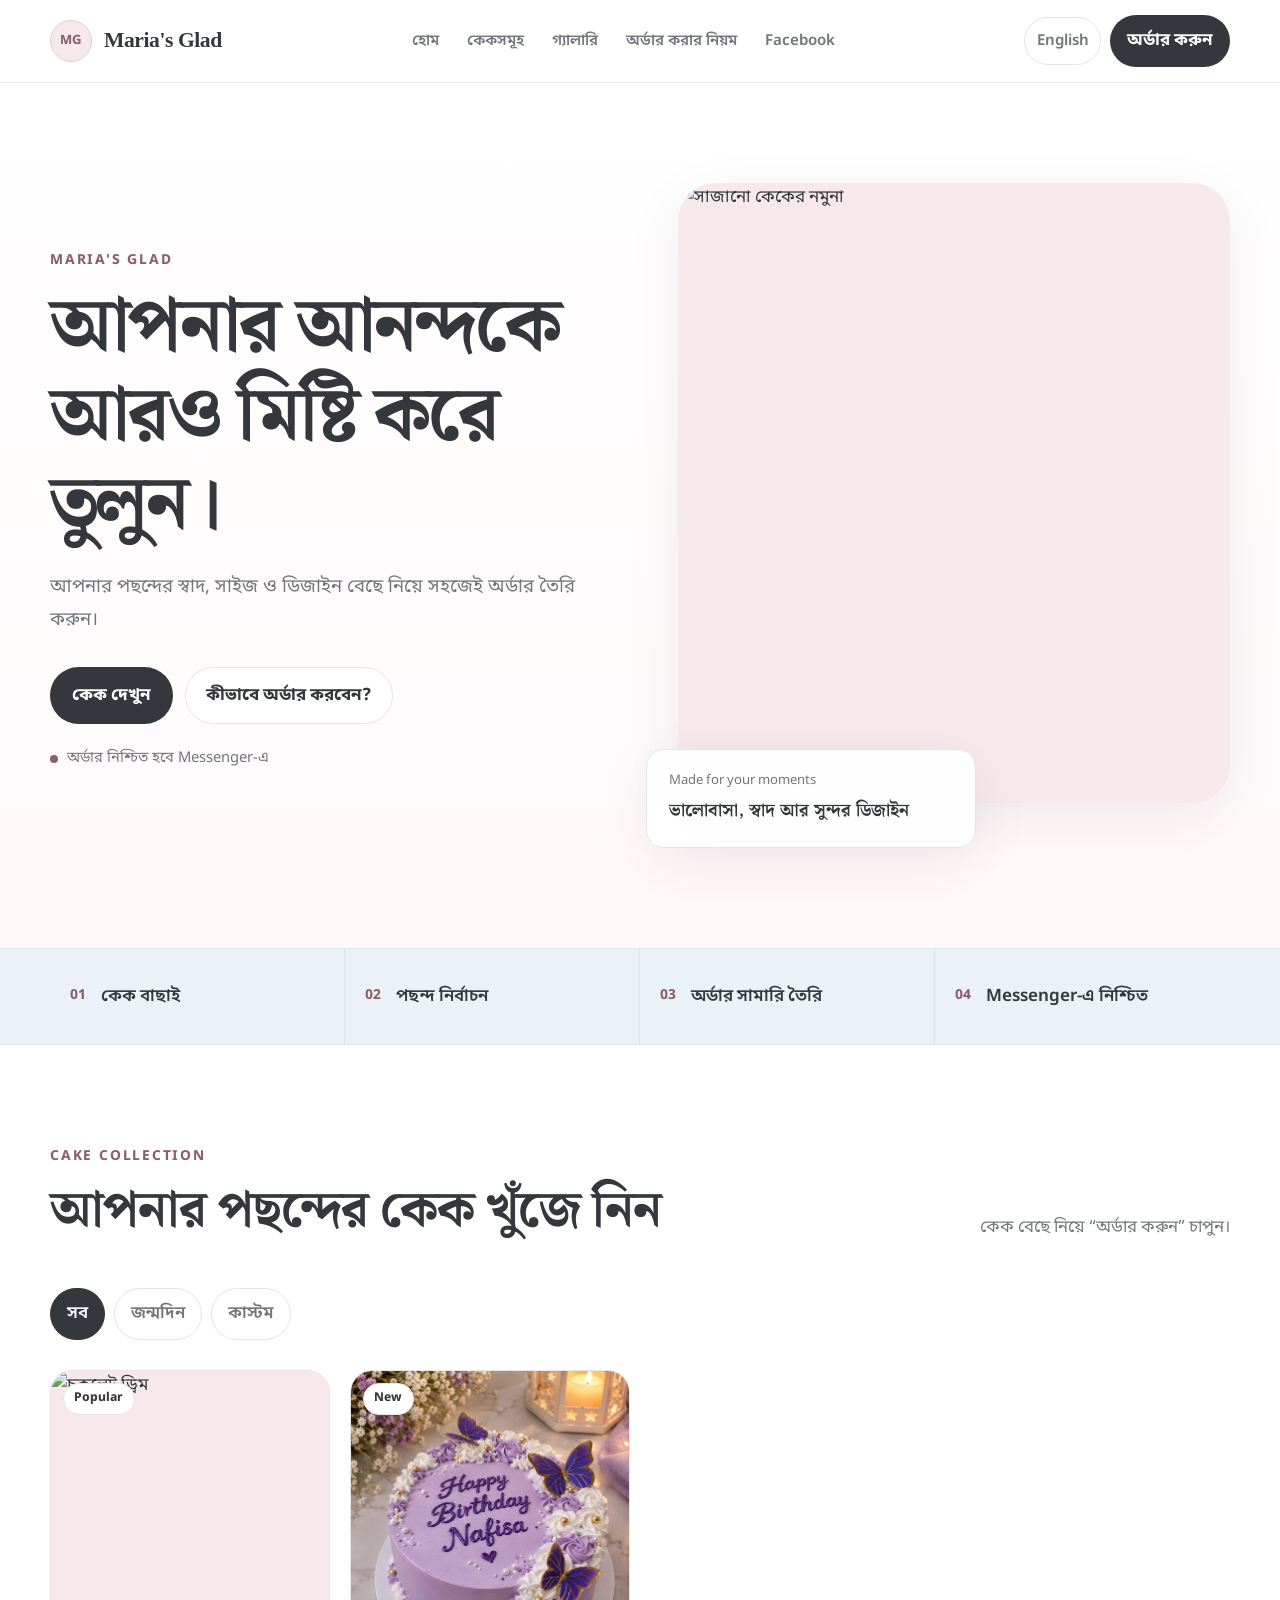
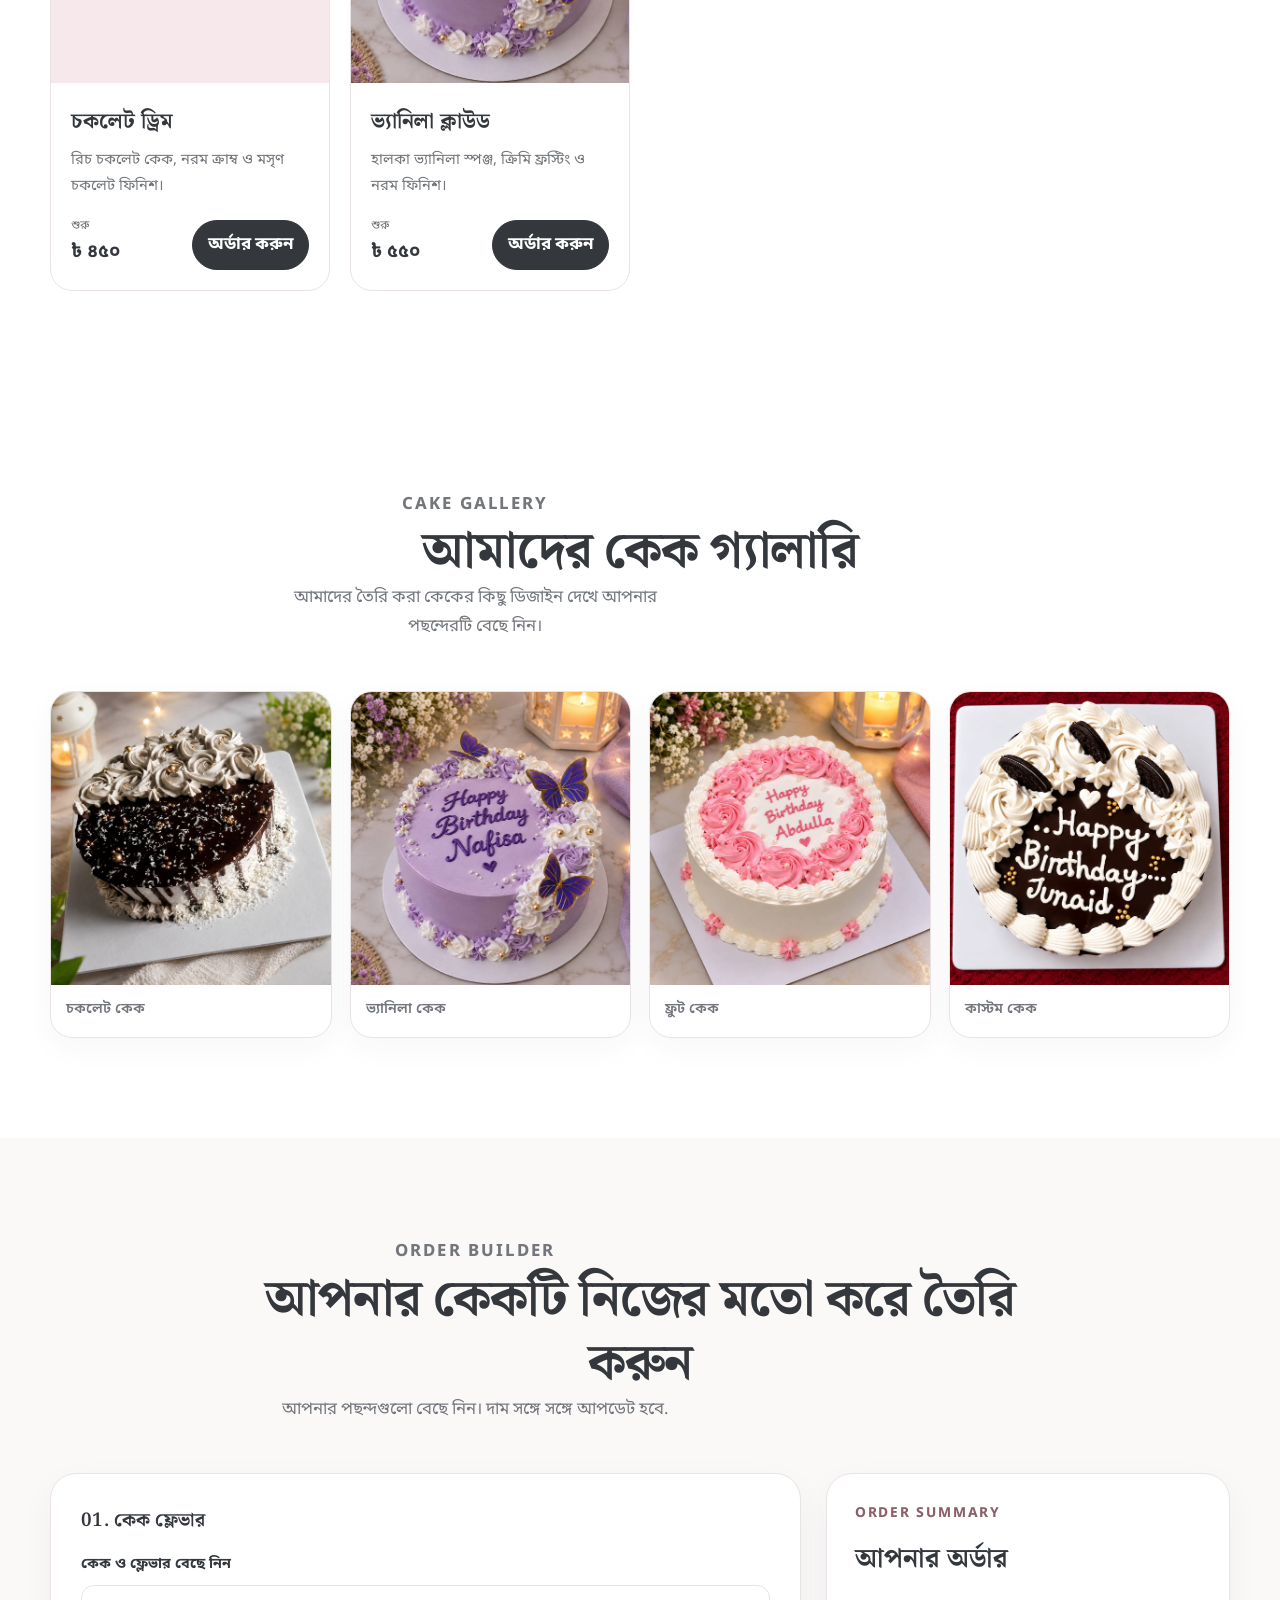
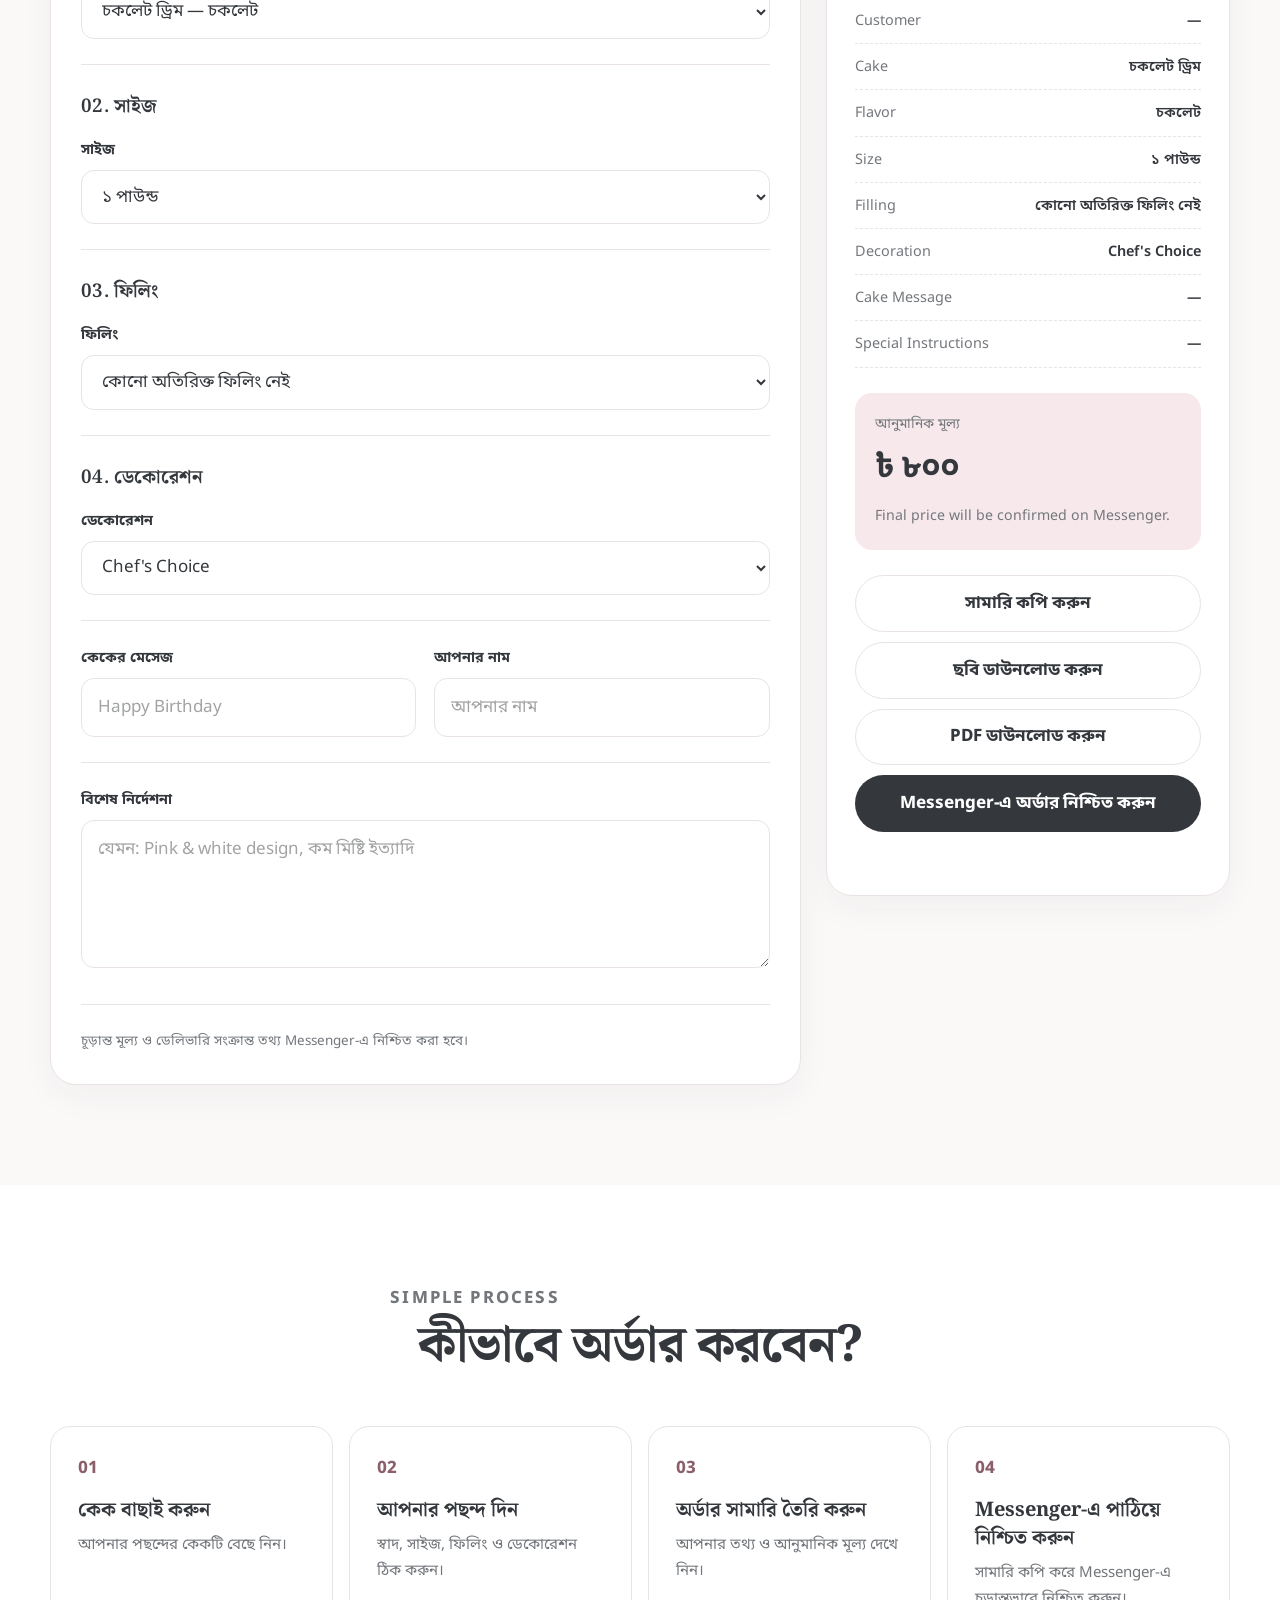
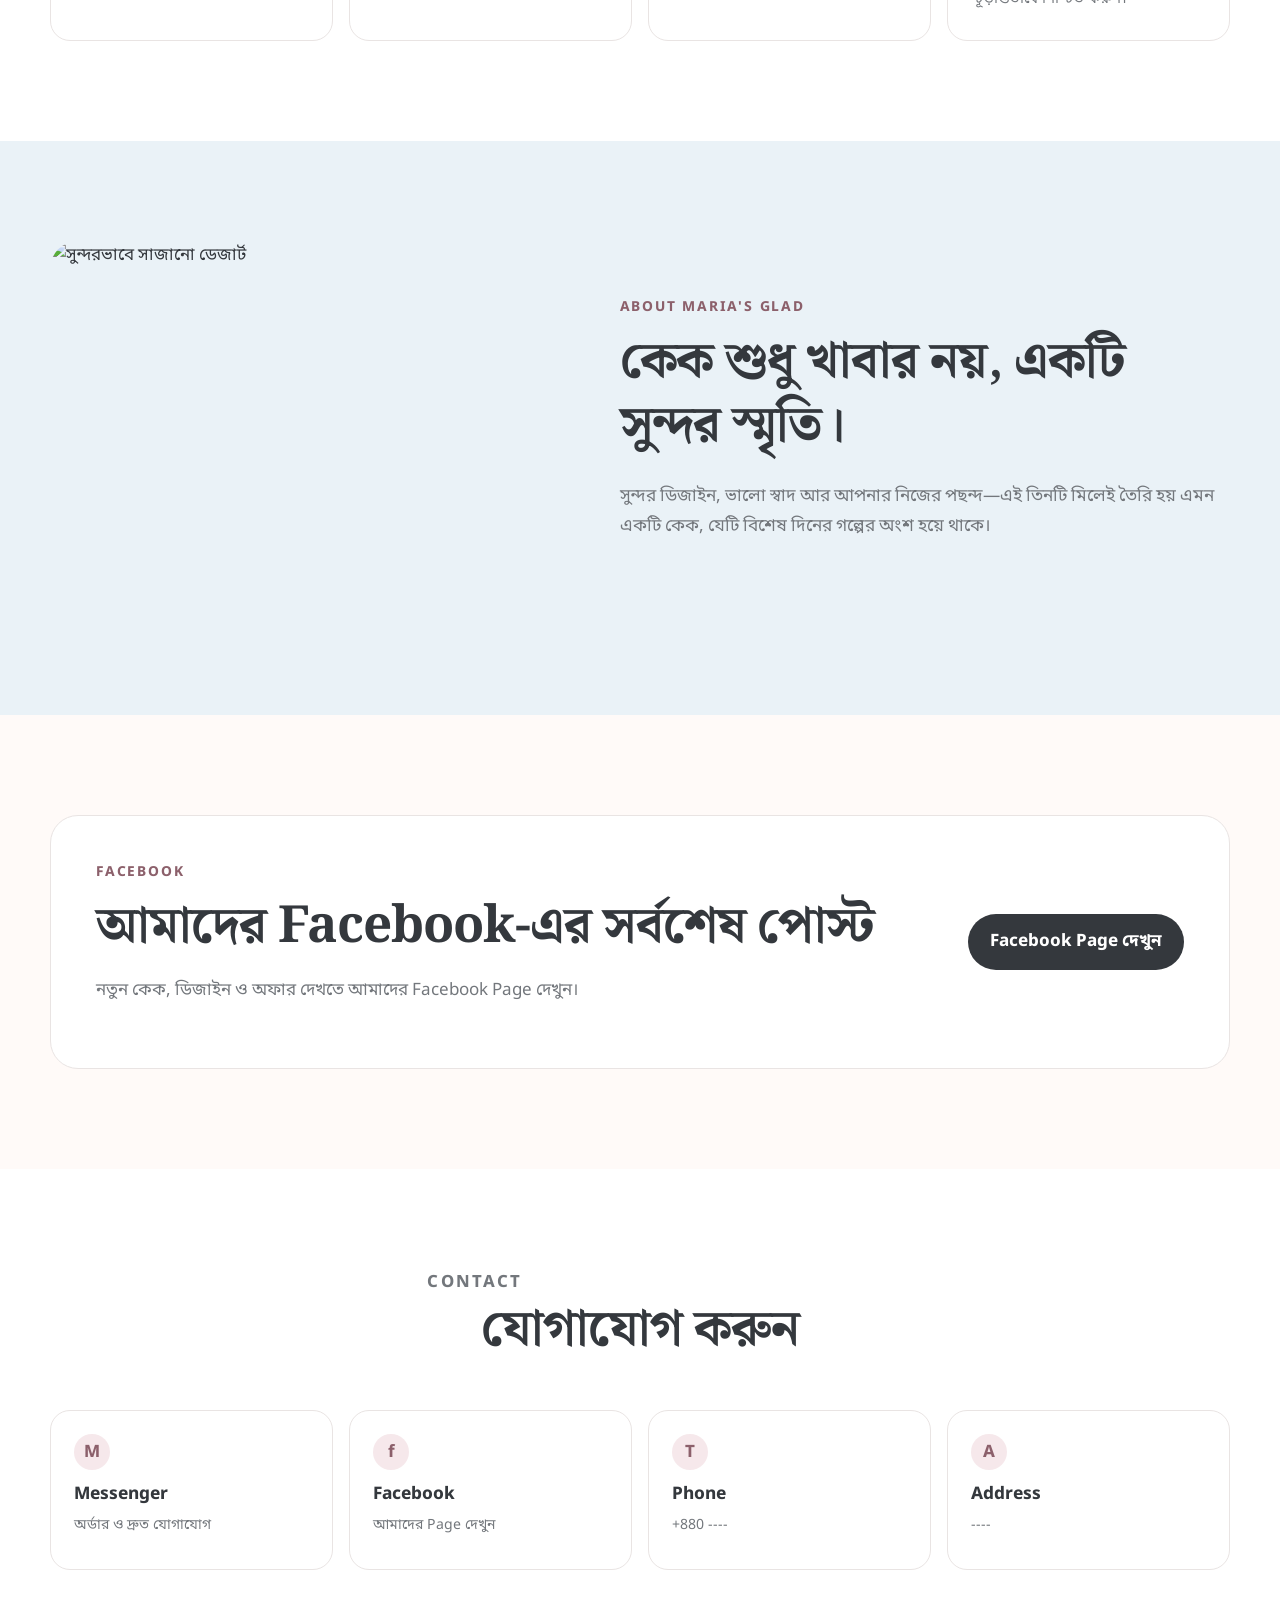
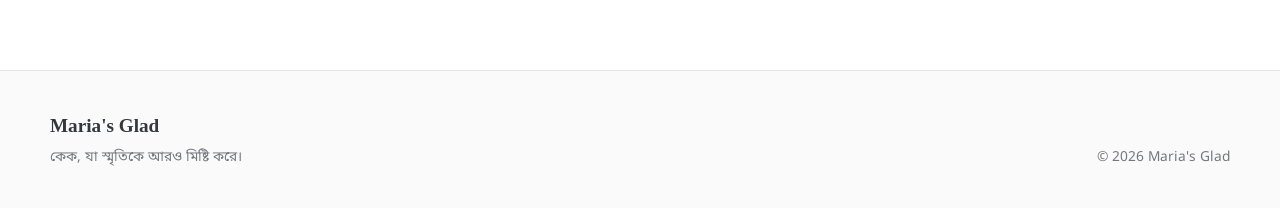
==== commit 08e4bad3: "Update index.html" ====
--- a/index.html
+++ b/index.html
@@ -31,14 +31,14 @@
         <a href="#cakes" data-i18n="nav.cakes">কেকসমূহ</a>
         <a href="#gallery" data-i18n="nav.gallery">গ্যালারি</a>
         <a href="#how-to-order" data-i18n="nav.howToOrder">অর্ডার করার নিয়ম</a>
-        <a href="#facebook" data-i18n="nav.facebook">Facebook</a>
-        <a href="#contact" data-i18n="nav.contact">যোগাযোগ</a>
+        <a href="#facebook" data-i18n="nav.facebook">ফেসবুক</a>
+        <!-- <a href="#contact" data-i18n="nav.contact">যোগাযোগ</a> -->
       </nav>
 
       <div class="header-actions">
         <button class="language-btn" id="language-toggle" type="button">English</button>
         <a class="nav-order-btn" href="#order-builder" data-i18n="nav.orderNow">অর্ডার করুন</a>
-        <button class="menu-toggle" id="menu-toggle" type="button" aria-label="মেনু খুলুন" aria-expanded="false" aria-controls="site-nav">
+        <button class="menu-toggle" id="menu-toggle" type="button" aria-label="মেনু দেখুন" aria-expanded="false" aria-controls="site-nav">
           <span></span><span></span><span></span>
         </button>
       </div>
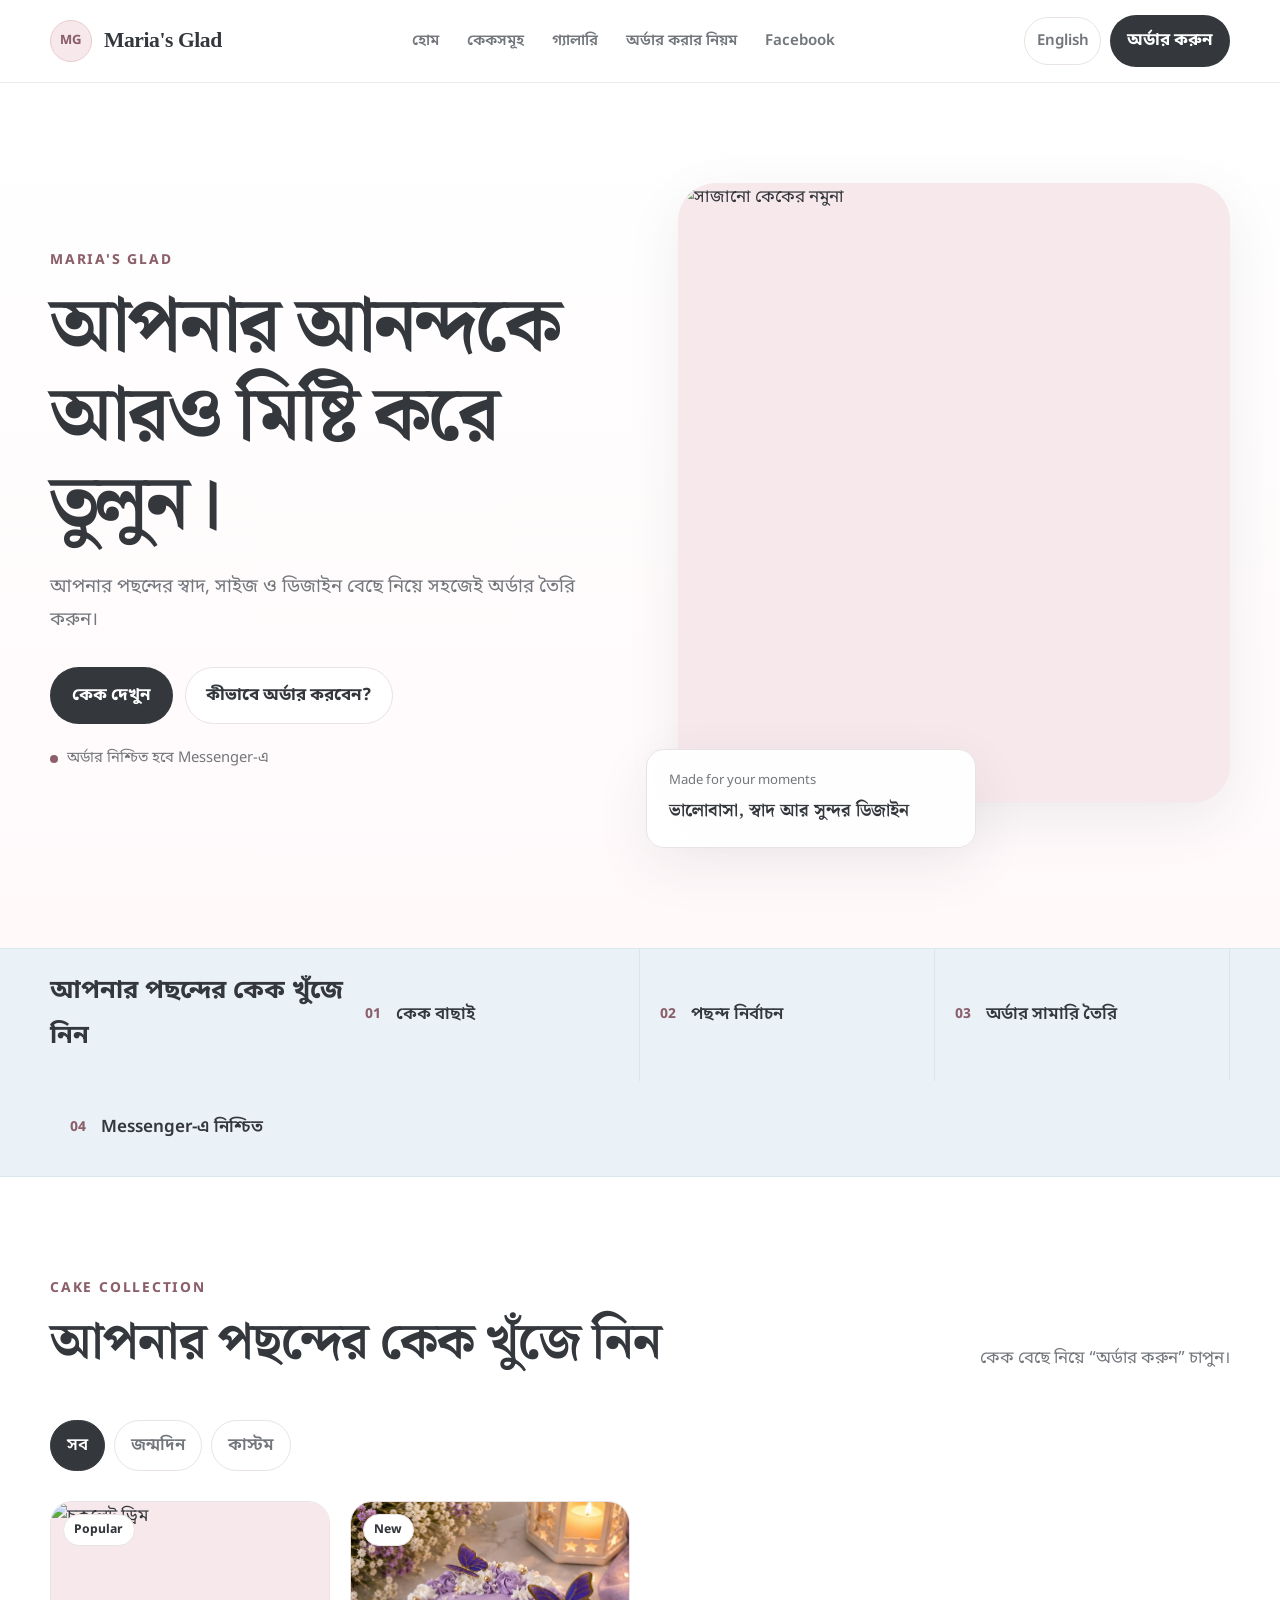
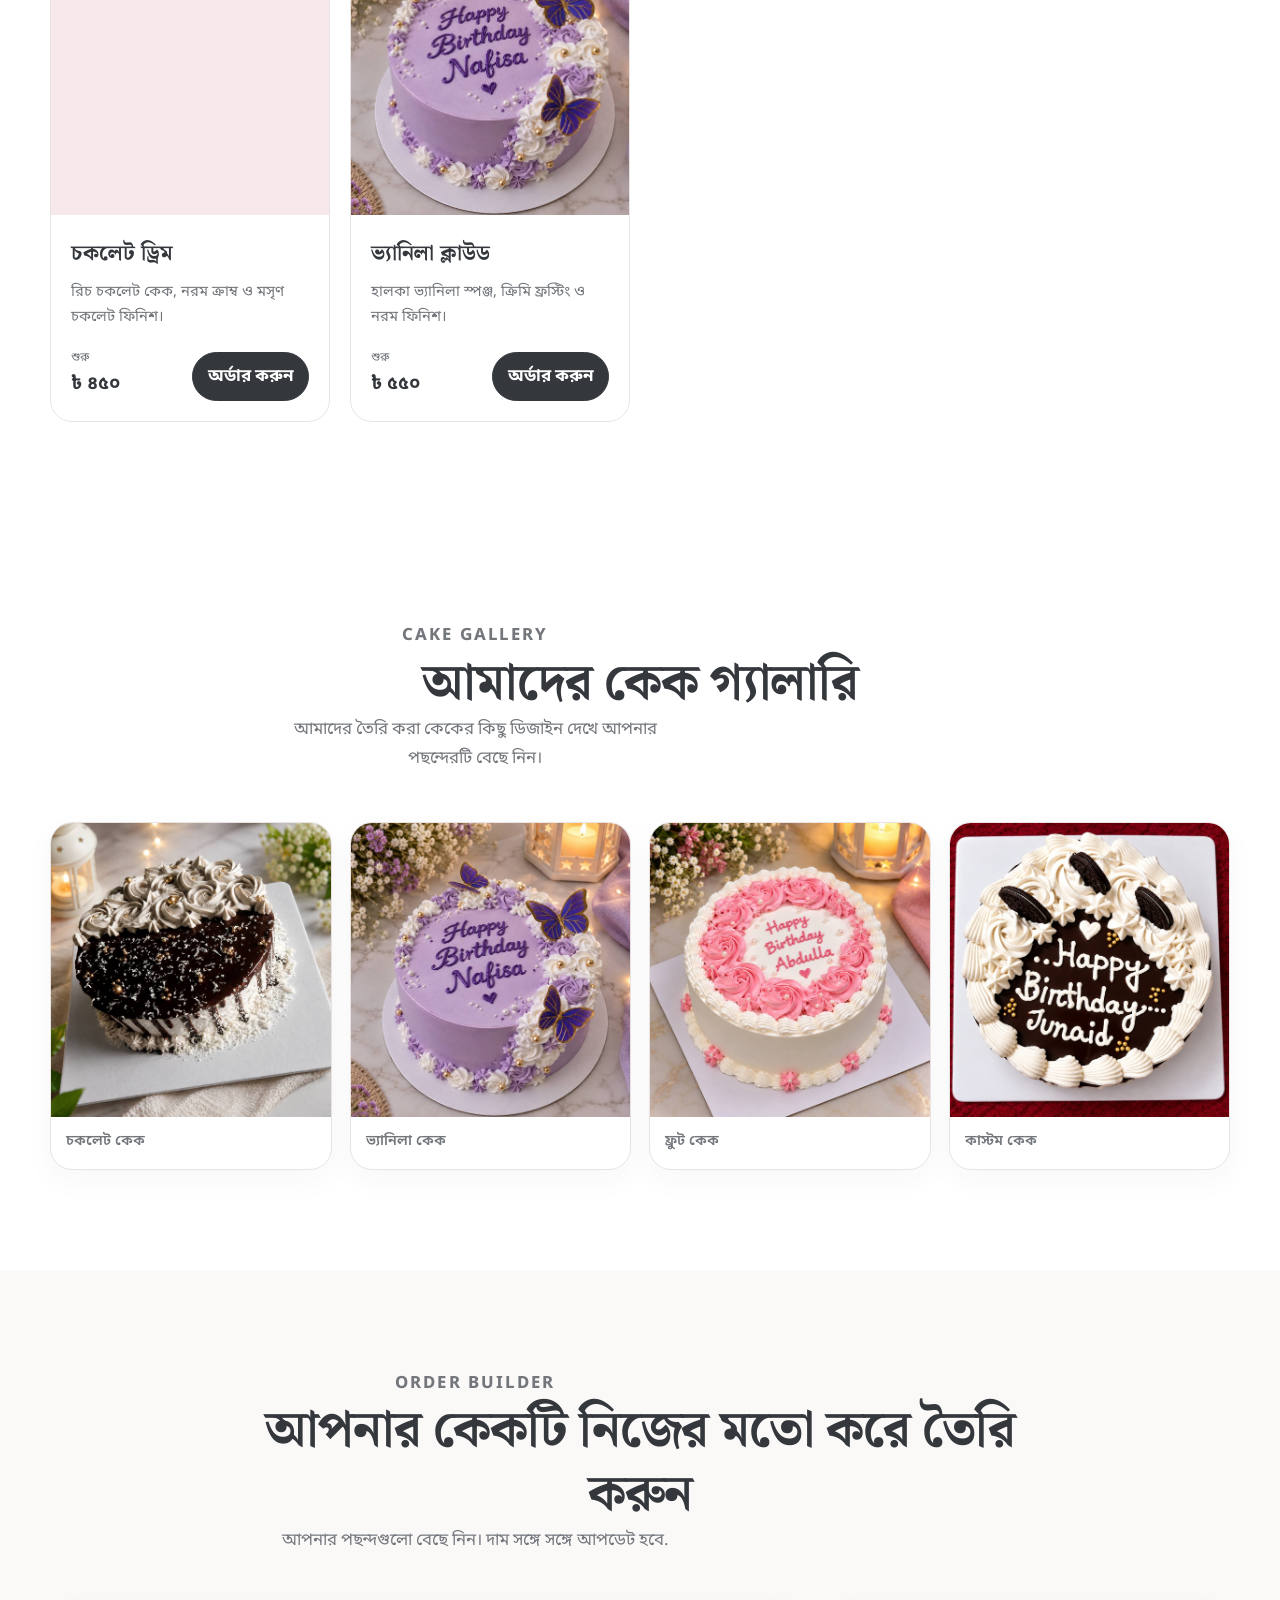
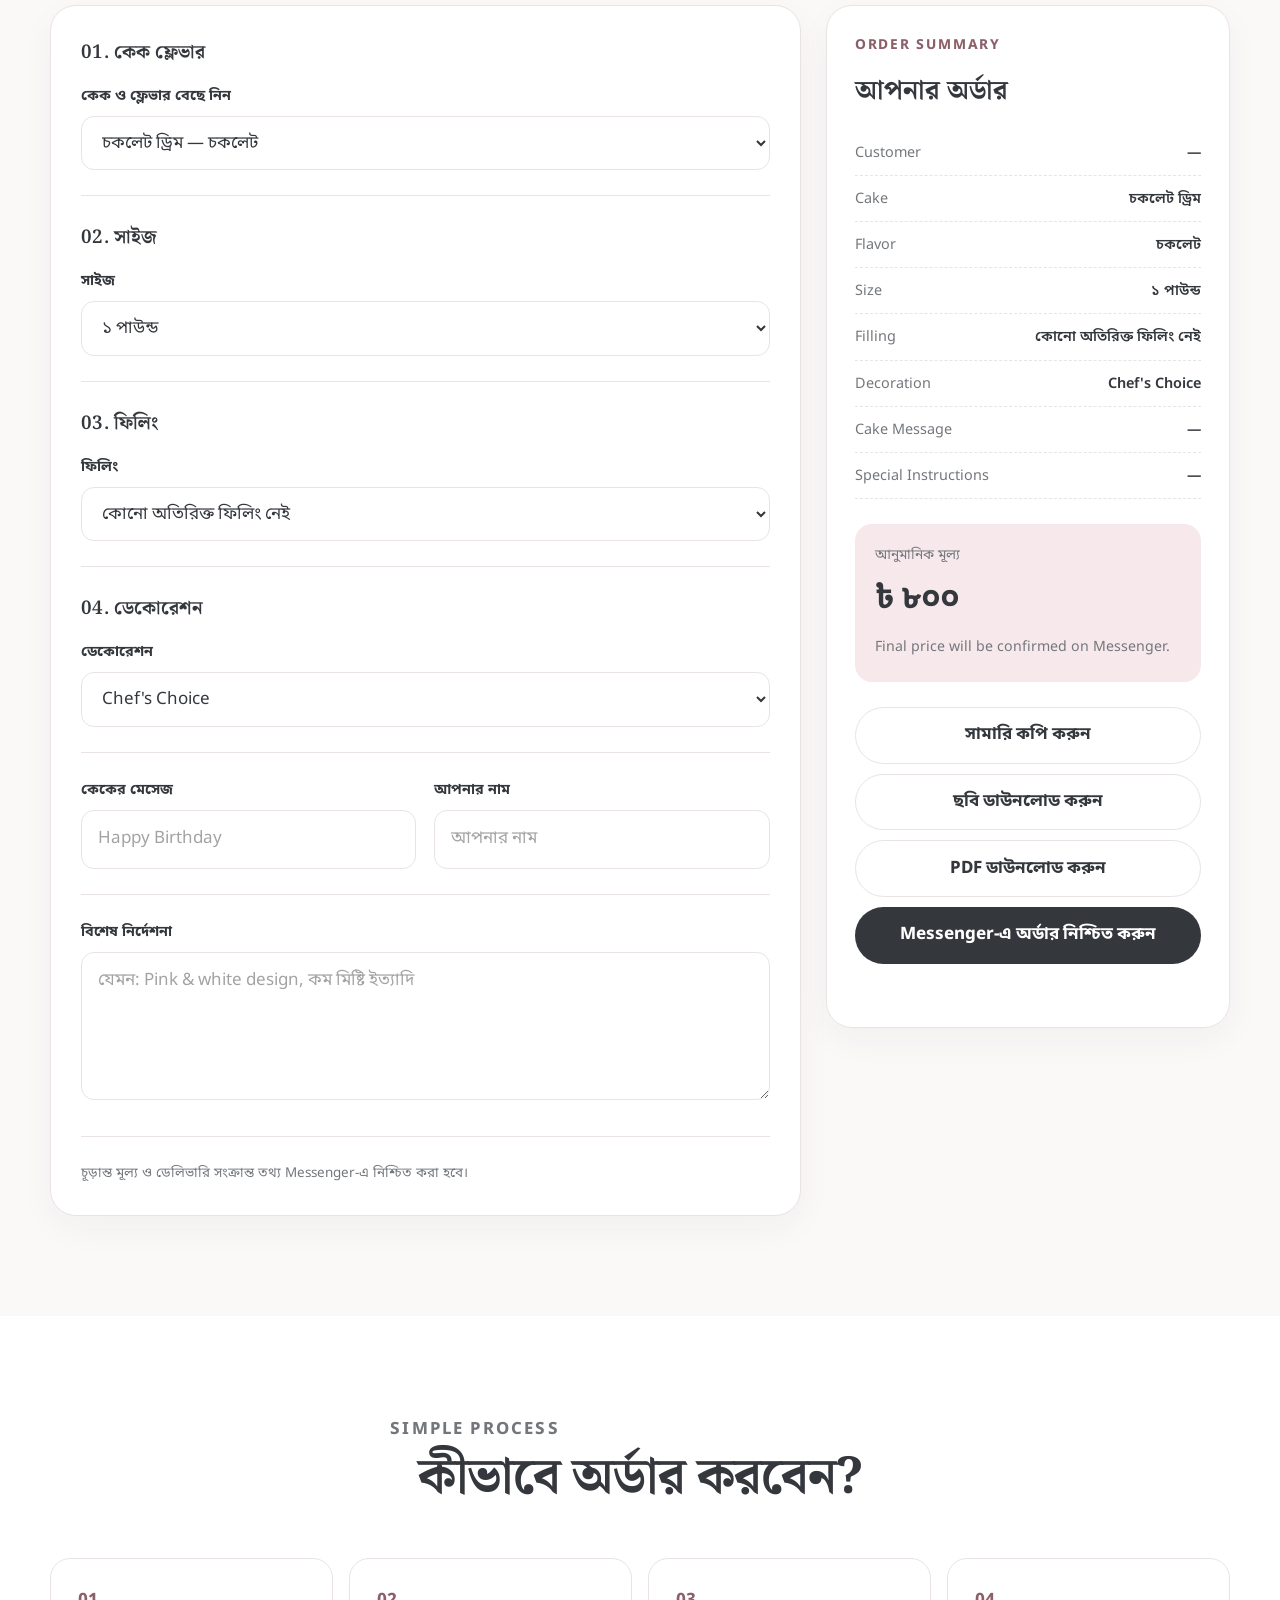
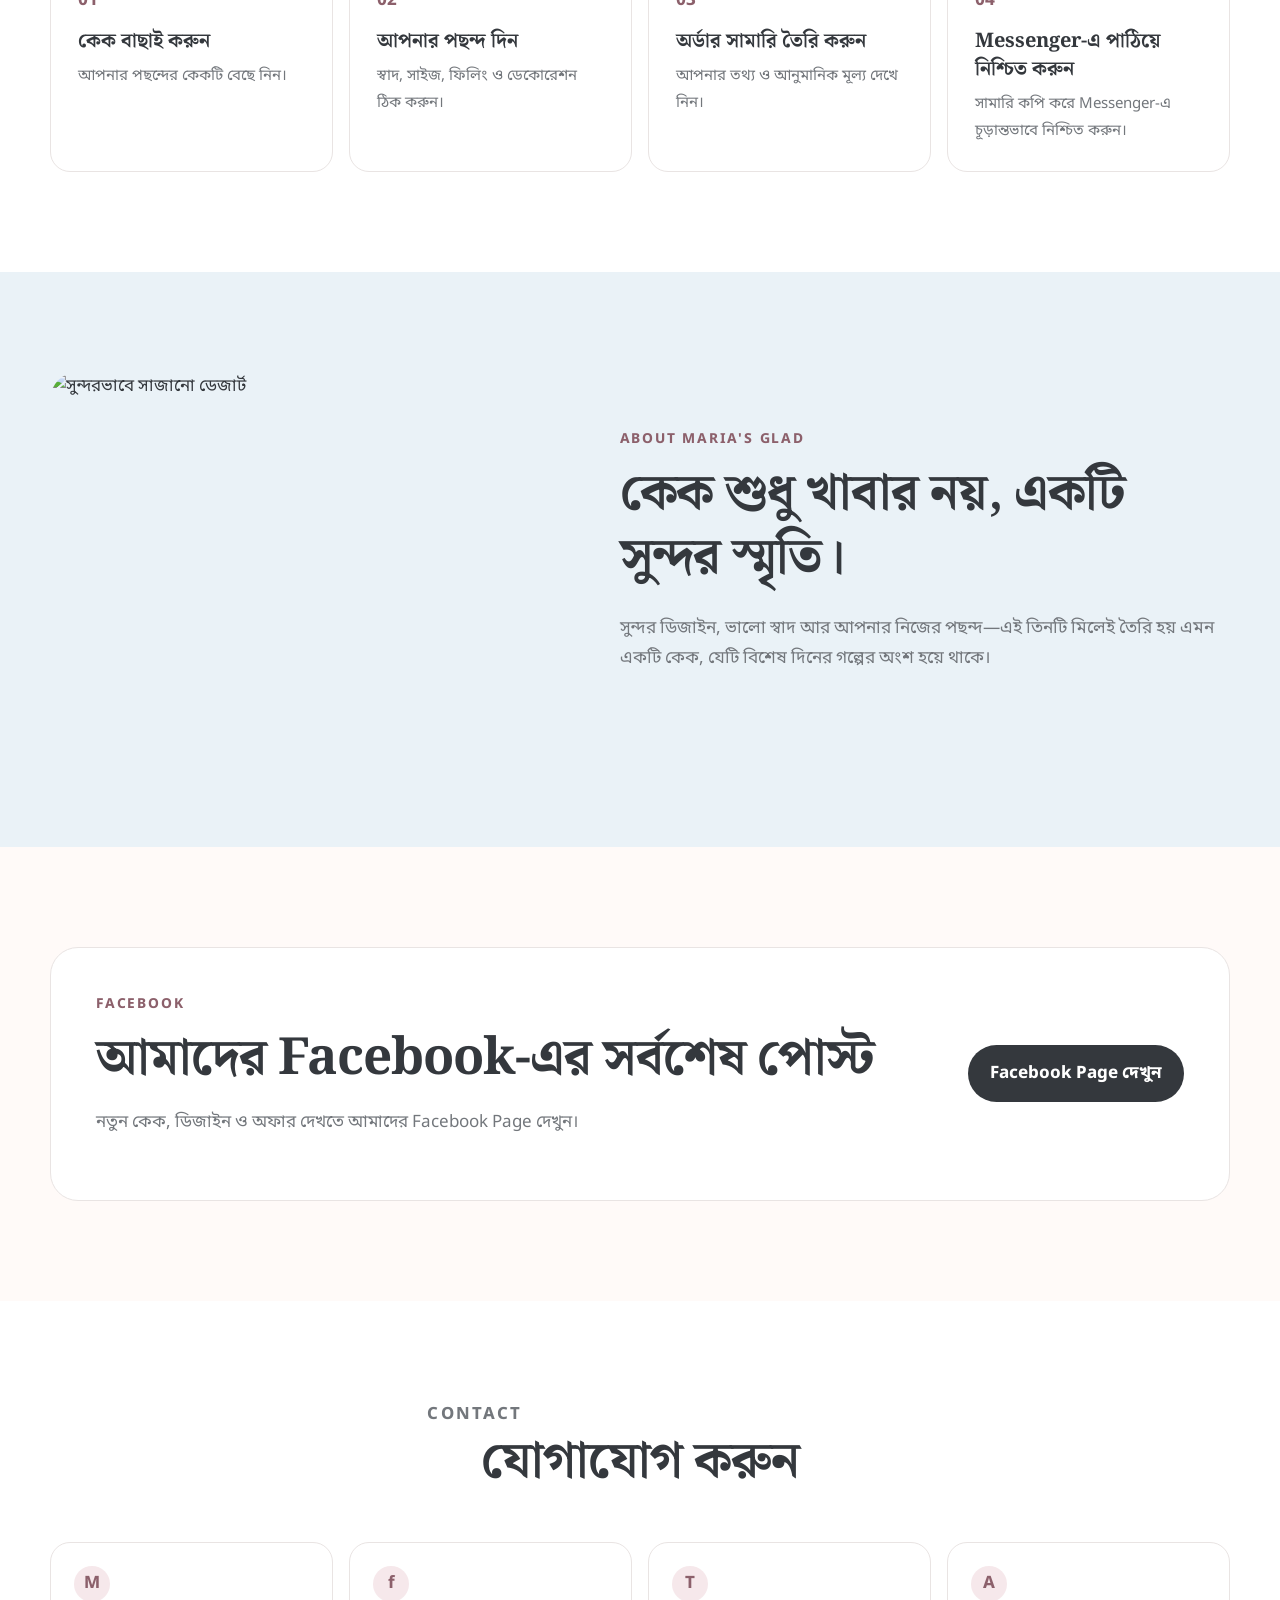
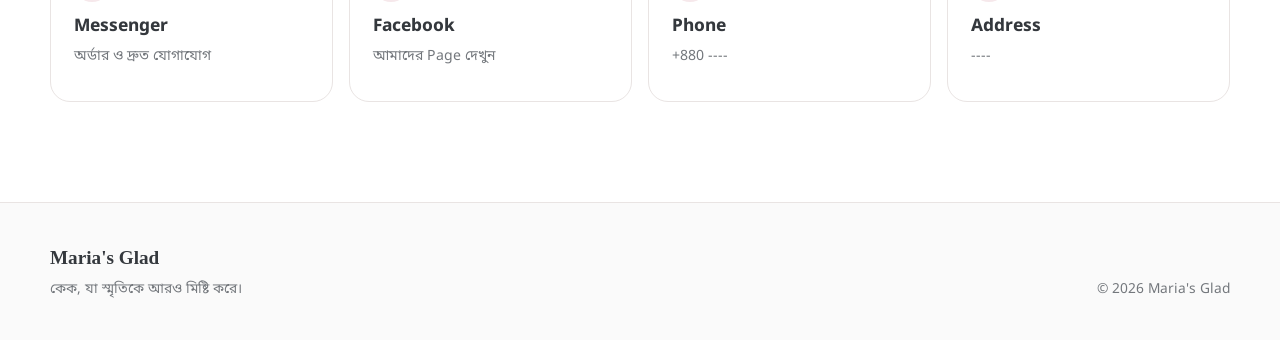
==== commit c3194ac6: "Update index.html" ====
--- a/index.html
+++ b/index.html
@@ -50,8 +50,8 @@
       <div class="container hero-grid">
         <div class="hero-copy reveal">
           <p class="eyebrow" data-i18n="hero.eyebrow">Maria's Glad</p>
-          <h1 data-i18n="hero.title">আপনার আনন্দকে আরও মিষ্টি করে তুলুন।</h1>
-          <p class="hero-text" data-i18n="hero.text">আপনার পছন্দের স্বাদ, সাইজ ও ডিজাইন বেছে নিয়ে সহজেই অর্ডার তৈরি করুন।</p>
+          <h1 data-i18n="hero.title"> কেকের সাথে আপনার আনন্দকে আরও মিষ্টি করে তুলুন।</h1>
+          <p class="hero-text" data-i18n="hero.text">আপনার পছন্দের স্বাদ, সাইজ ও ডিজাইন বেছে নিয়ে সহজেই কেক অর্ডার তৈরি করুন।</p>
           <div class="hero-actions">
             <a class="btn btn-primary" href="#cakes" data-i18n="hero.browse">কেক দেখুন</a>
             <a class="btn btn-secondary" href="#how-to-order" data-i18n="hero.how">কীভাবে অর্ডার করবেন?</a>
@@ -77,6 +77,7 @@
 
     <section class="process-strip">
       <div class="container process-grid">
+        <h2 data-i18n="cakes.title">আপনার পছন্দের কেক খুঁজে নিন</h2>
         <div class="process-item"><span>01</span><p data-i18n="process.1">কেক বাছাই</p></div>
         <div class="process-item"><span>02</span><p data-i18n="process.2">পছন্দ নির্বাচন</p></div>
         <div class="process-item"><span>03</span><p data-i18n="process.3">অর্ডার সামারি তৈরি</p></div>
@@ -110,7 +111,7 @@
     <section class="section gallery-section" id="gallery">
       <div class="container">
         <div class="section-heading centered reveal">
-          <p class="eyebrow" data-i18n="gallery.eyebrow">Cake Gallery</p>
+          <p class="eyebrow" data-i18n="gallery.eyebrow"></p>
           <h2 data-i18n="gallery.title">আমাদের কেক গ্যালারি</h2>
           <p data-i18n="gallery.subtitle">আমাদের তৈরি করা কেকের কিছু ডিজাইন দেখে আপনার পছন্দেরটি বেছে নিন।</p>
         </div>
@@ -131,8 +132,8 @@
         <div class="order-layout">
           <form class="order-form card reveal" id="order-form">
             <div class="form-section">
-              <h3>01. <span data-i18n="order.cakeFlavor">কেক ফ্লেভার</span></h3>
-              <label for="cake-flavor-select" data-i18n="form.cakeFlavorLabel">কেক ও ফ্লেভার বেছে নিন</label>
+              <h3>01. <span data-i18n="order.cakeFlavor">কেক ও ফ্লেভার বেছে নিন</span></h3>
+              <label for="cake-flavor-select" data-i18n="form.cakeFlavorLabel"></label>
               <select id="cake-flavor-select" name="cakeFlavor" required></select>
             </div>
 
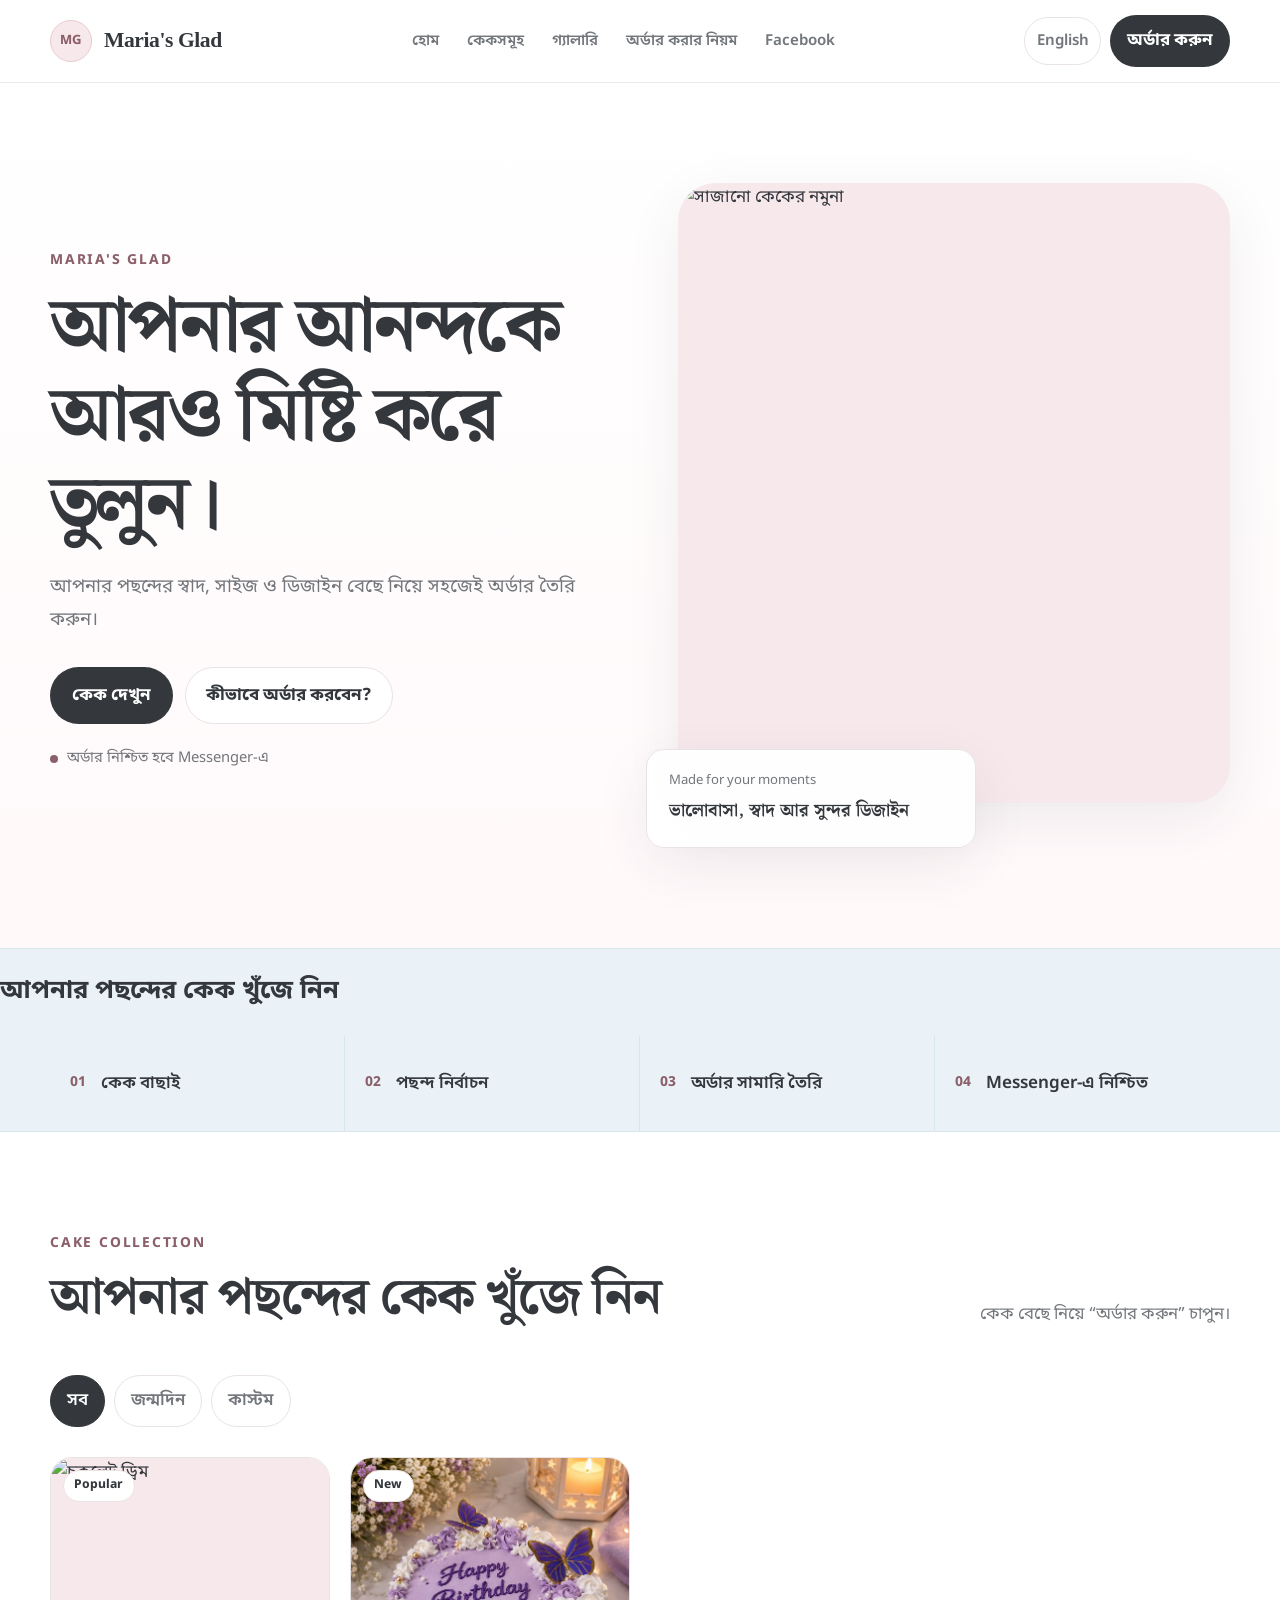
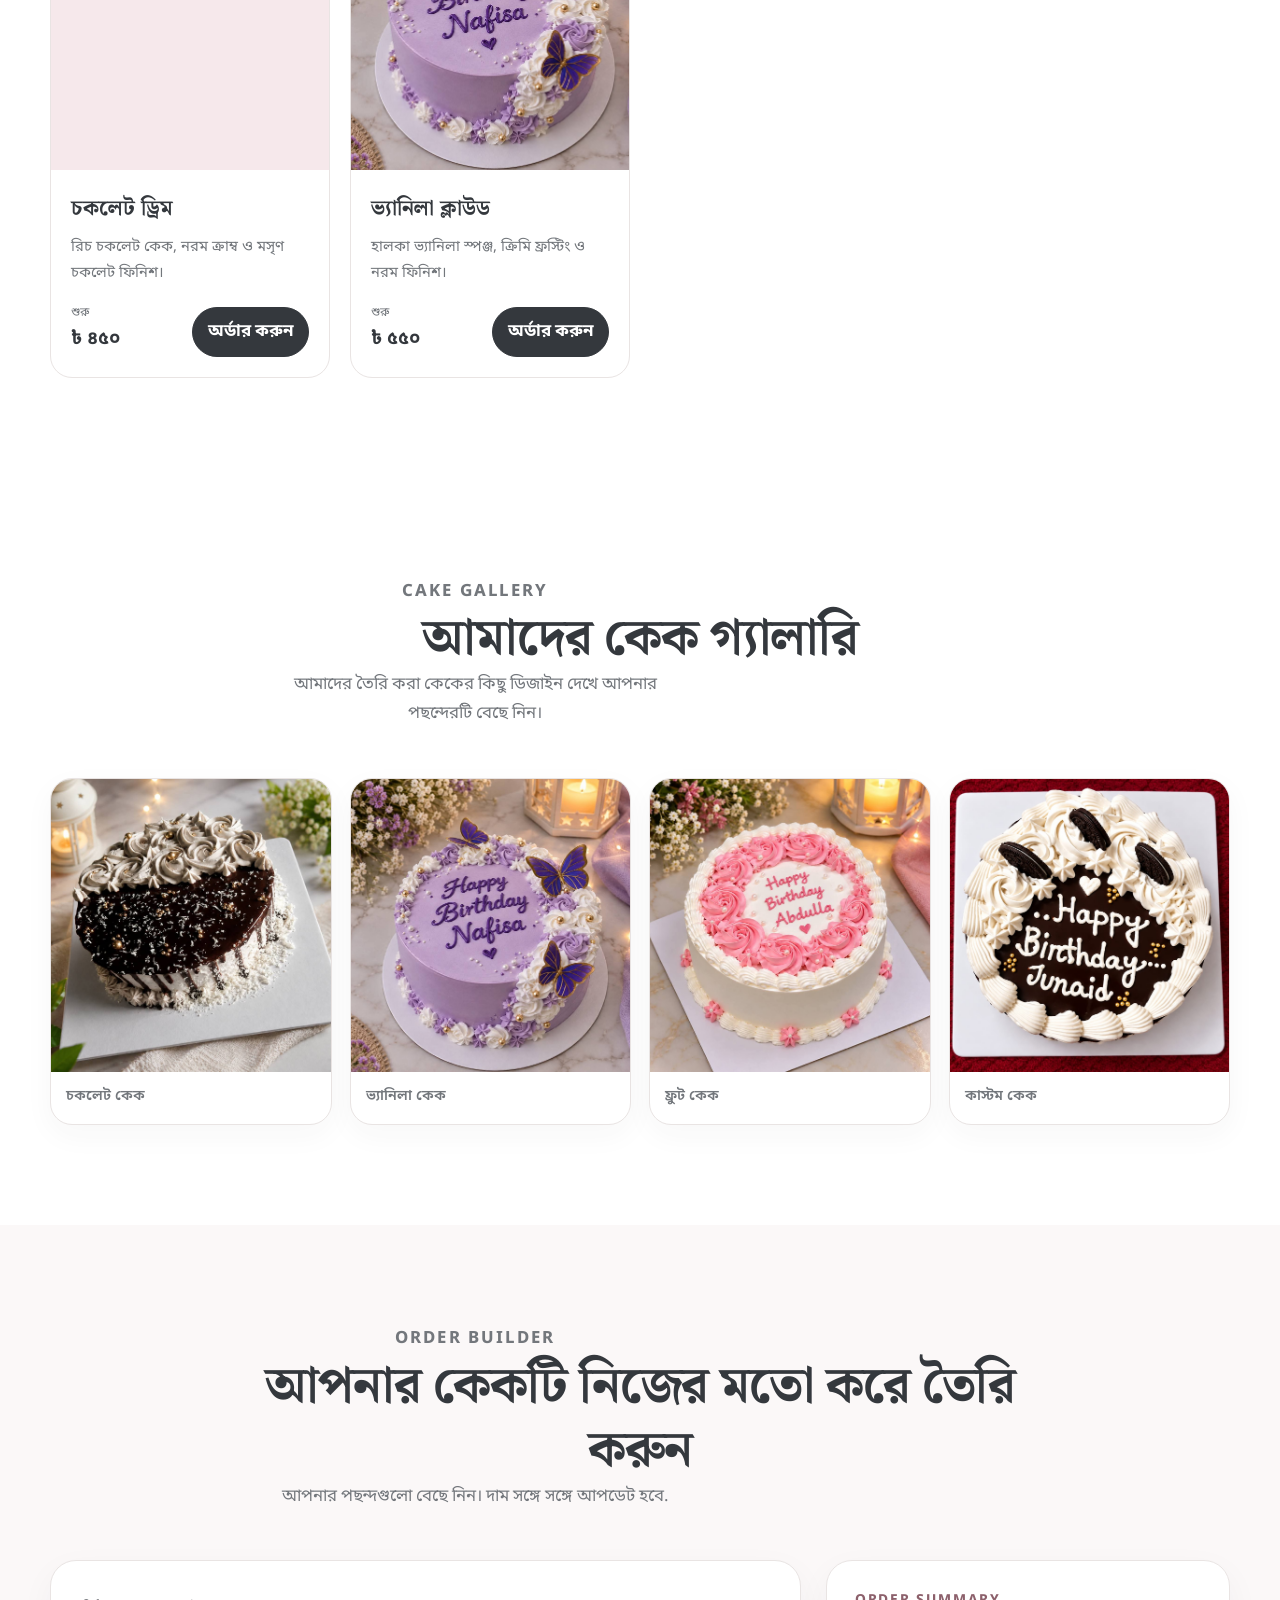
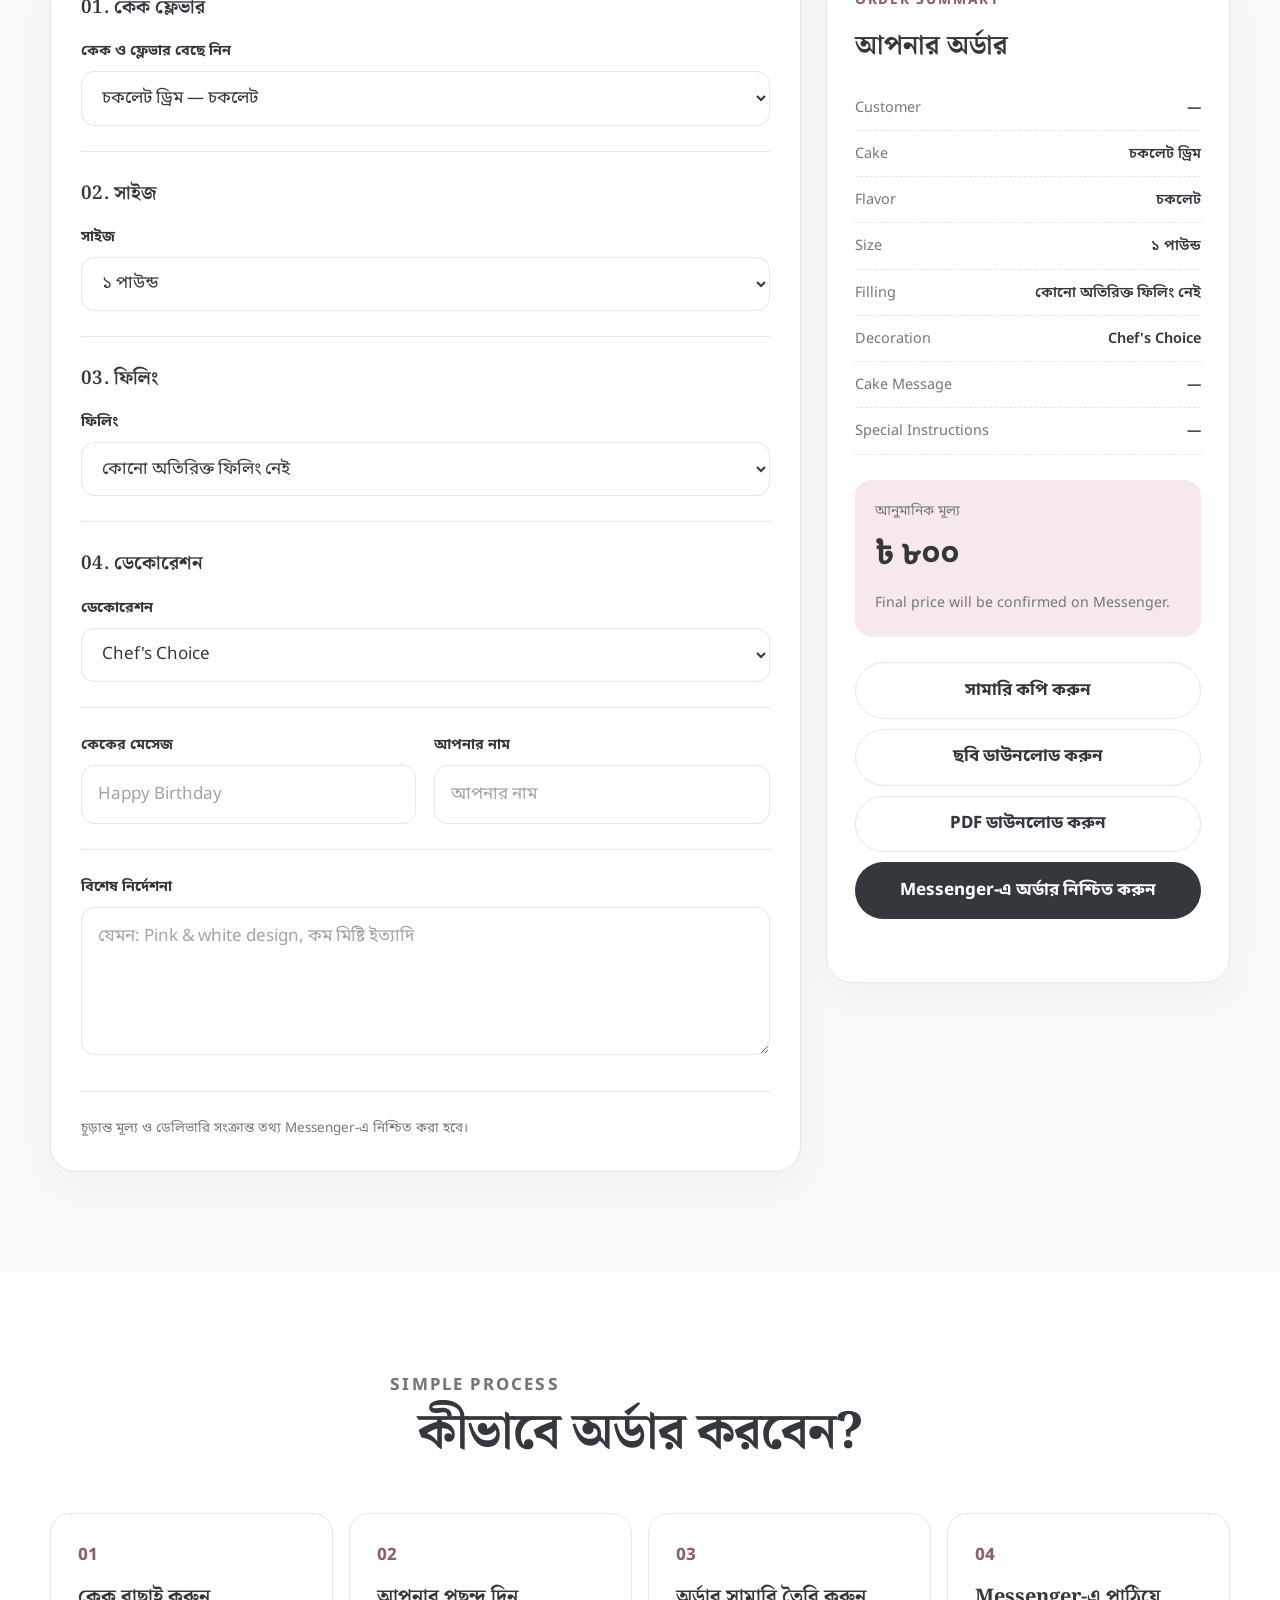
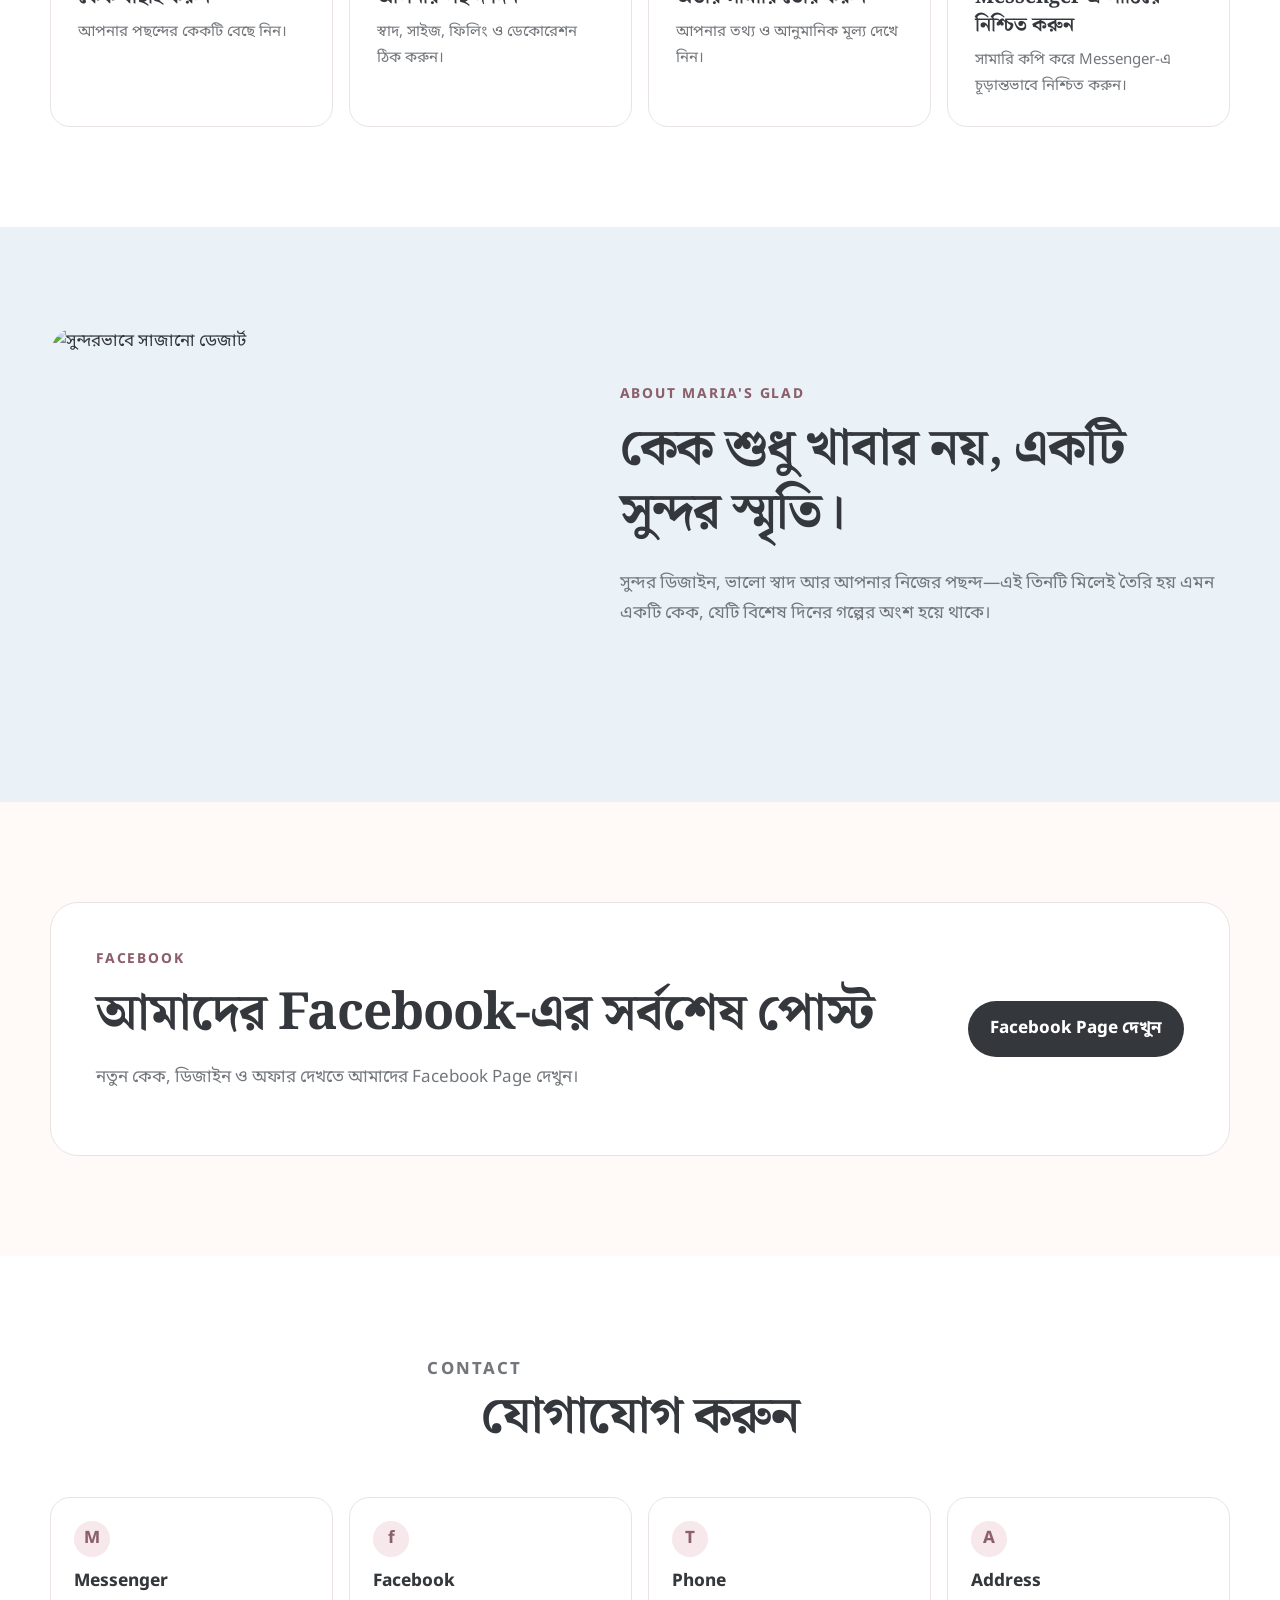
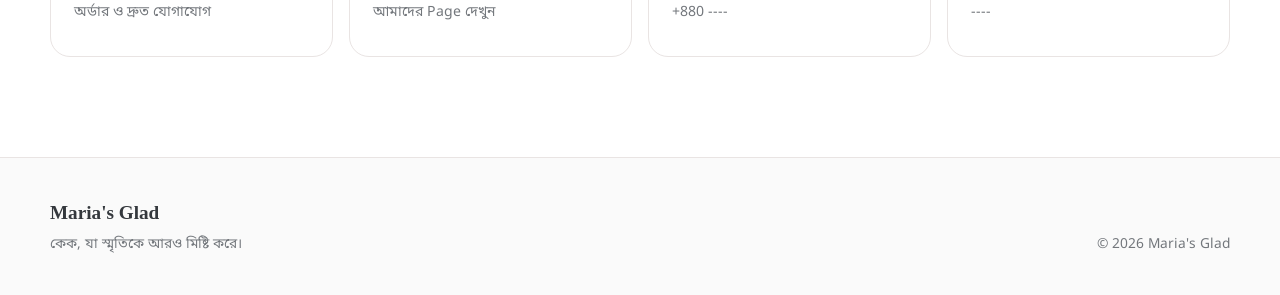
==== commit cccb0951: "Update index.html" ====
--- a/index.html
+++ b/index.html
@@ -50,8 +50,8 @@
       <div class="container hero-grid">
         <div class="hero-copy reveal">
           <p class="eyebrow" data-i18n="hero.eyebrow">Maria's Glad</p>
-          <h1 data-i18n="hero.title"> কেকের সাথে আপনার আনন্দকে আরও মিষ্টি করে তুলুন।</h1>
-          <p class="hero-text" data-i18n="hero.text">আপনার পছন্দের স্বাদ, সাইজ ও ডিজাইন বেছে নিয়ে সহজেই কেক অর্ডার তৈরি করুন।</p>
+          <h1 data-i18n="hero.title"> আপনার আনন্দকে আরও মিষ্টি করে তুলুন।</h1>
+          <p class="hero-text" data-i18n="hero.text">আপনার পছন্দের স্বাদ, সাইজ ও ডিজাইন বেছে নিয়ে সহজেই অর্ডার তৈরি করুন।</p>
           <div class="hero-actions">
             <a class="btn btn-primary" href="#cakes" data-i18n="hero.browse">কেক দেখুন</a>
             <a class="btn btn-secondary" href="#how-to-order" data-i18n="hero.how">কীভাবে অর্ডার করবেন?</a>
@@ -76,8 +76,8 @@
     </section>
 
     <section class="process-strip">
+              <h2 data-i18n="cakes.title">আপনার পছন্দের কেক খুঁজে নিন</h2>
       <div class="container process-grid">
-        <h2 data-i18n="cakes.title">আপনার পছন্দের কেক খুঁজে নিন</h2>
         <div class="process-item"><span>01</span><p data-i18n="process.1">কেক বাছাই</p></div>
         <div class="process-item"><span>02</span><p data-i18n="process.2">পছন্দ নির্বাচন</p></div>
         <div class="process-item"><span>03</span><p data-i18n="process.3">অর্ডার সামারি তৈরি</p></div>
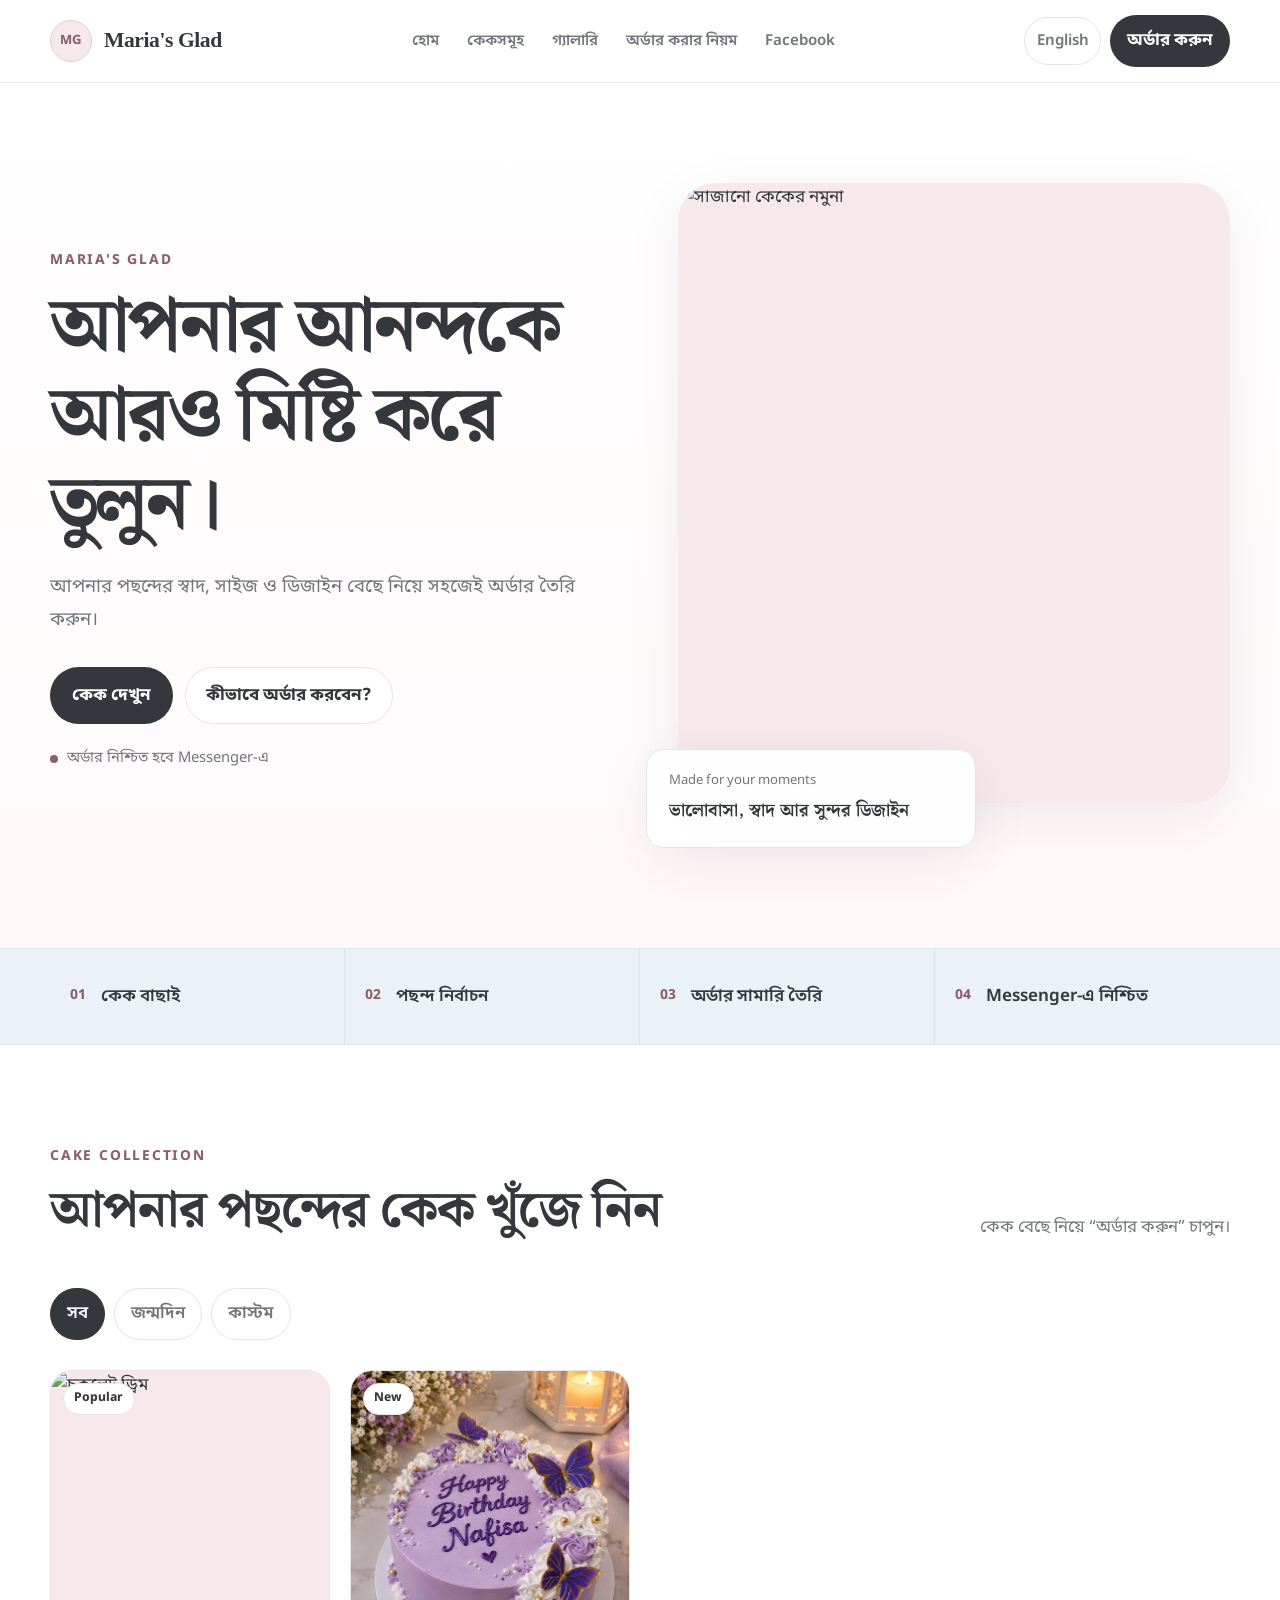
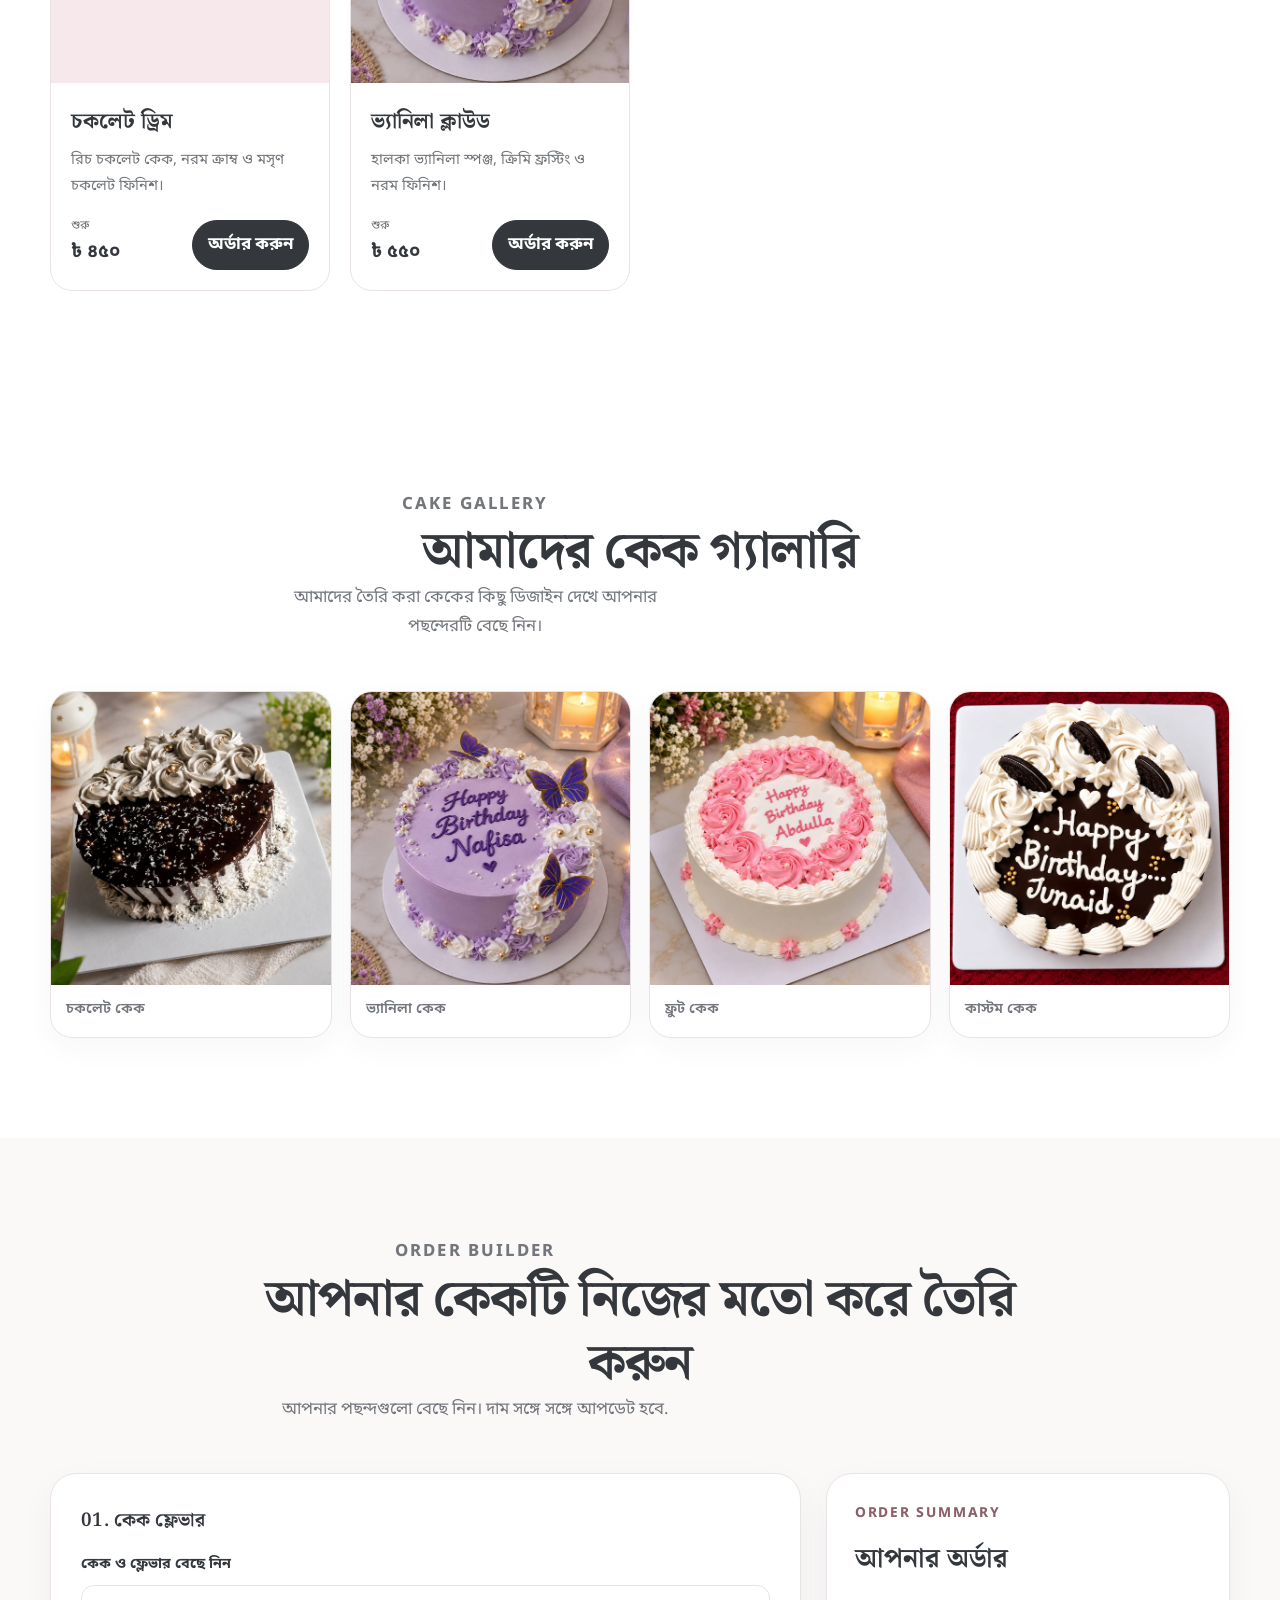
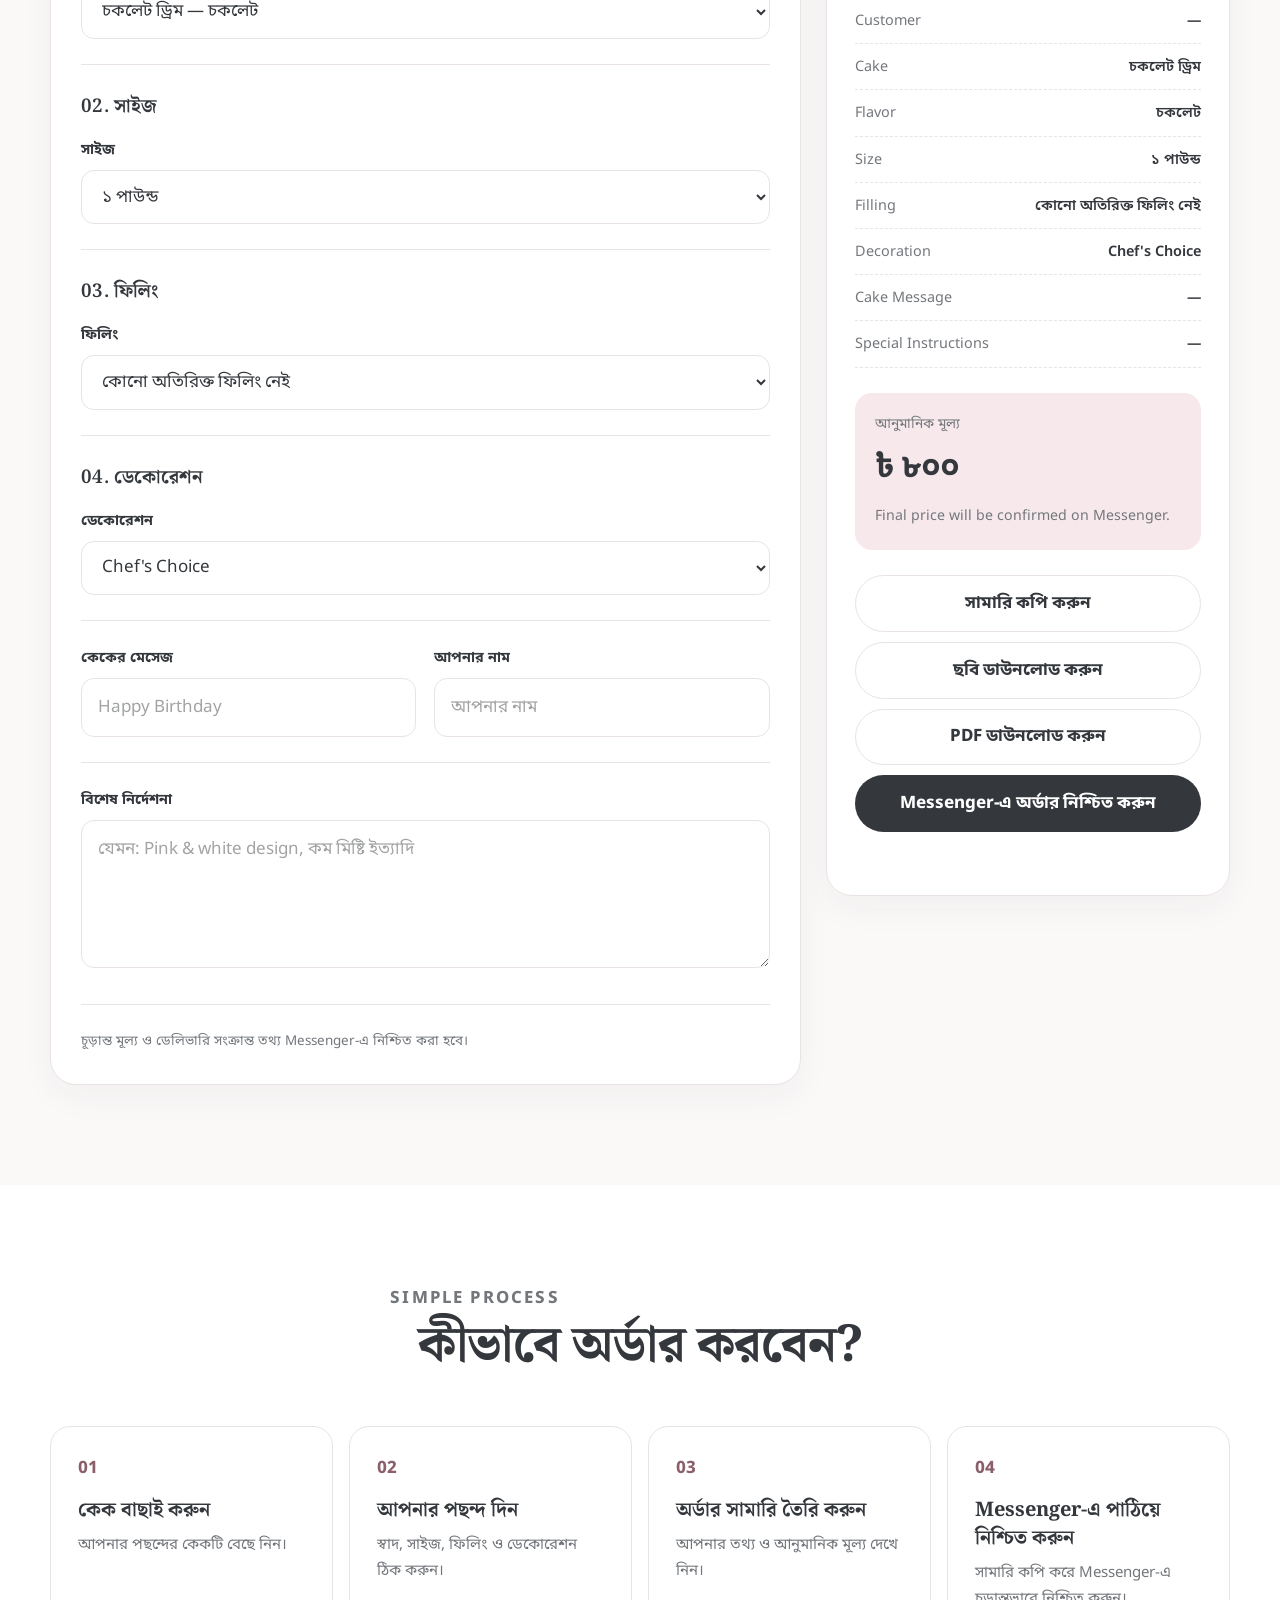
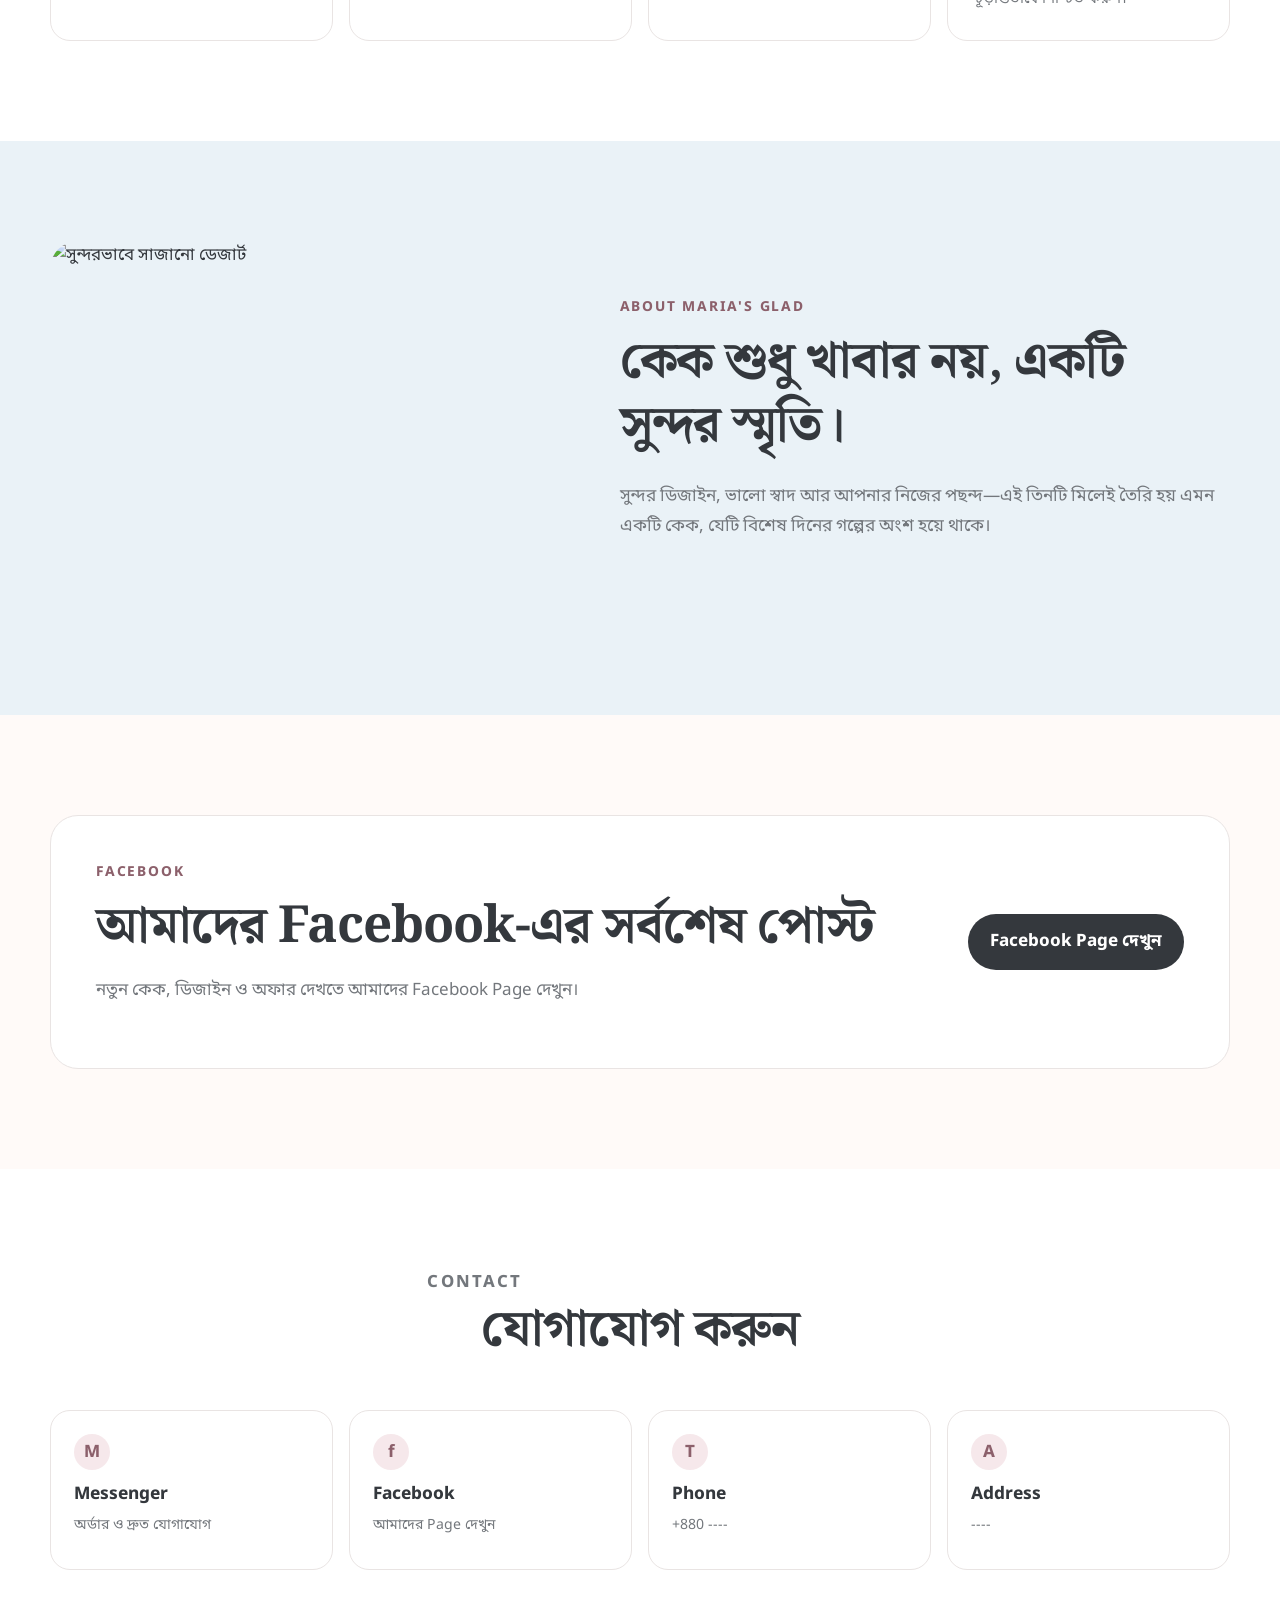
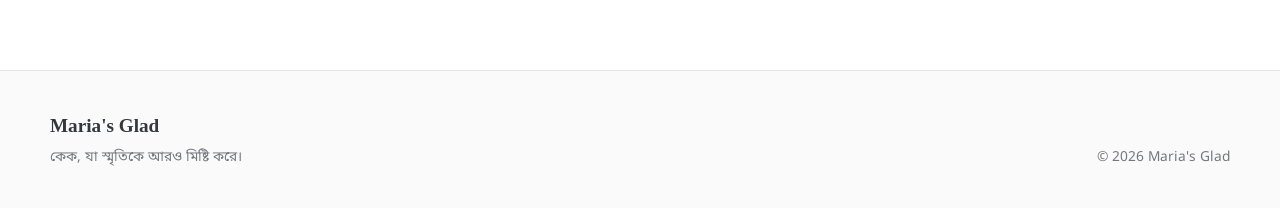
==== commit 9edd6b4e: "Update index.html" ====
--- a/index.html
+++ b/index.html
@@ -76,7 +76,6 @@
     </section>
 
     <section class="process-strip">
-              <h2 data-i18n="cakes.title">আপনার পছন্দের কেক খুঁজে নিন</h2>
       <div class="container process-grid">
         <div class="process-item"><span>01</span><p data-i18n="process.1">কেক বাছাই</p></div>
         <div class="process-item"><span>02</span><p data-i18n="process.2">পছন্দ নির্বাচন</p></div>
